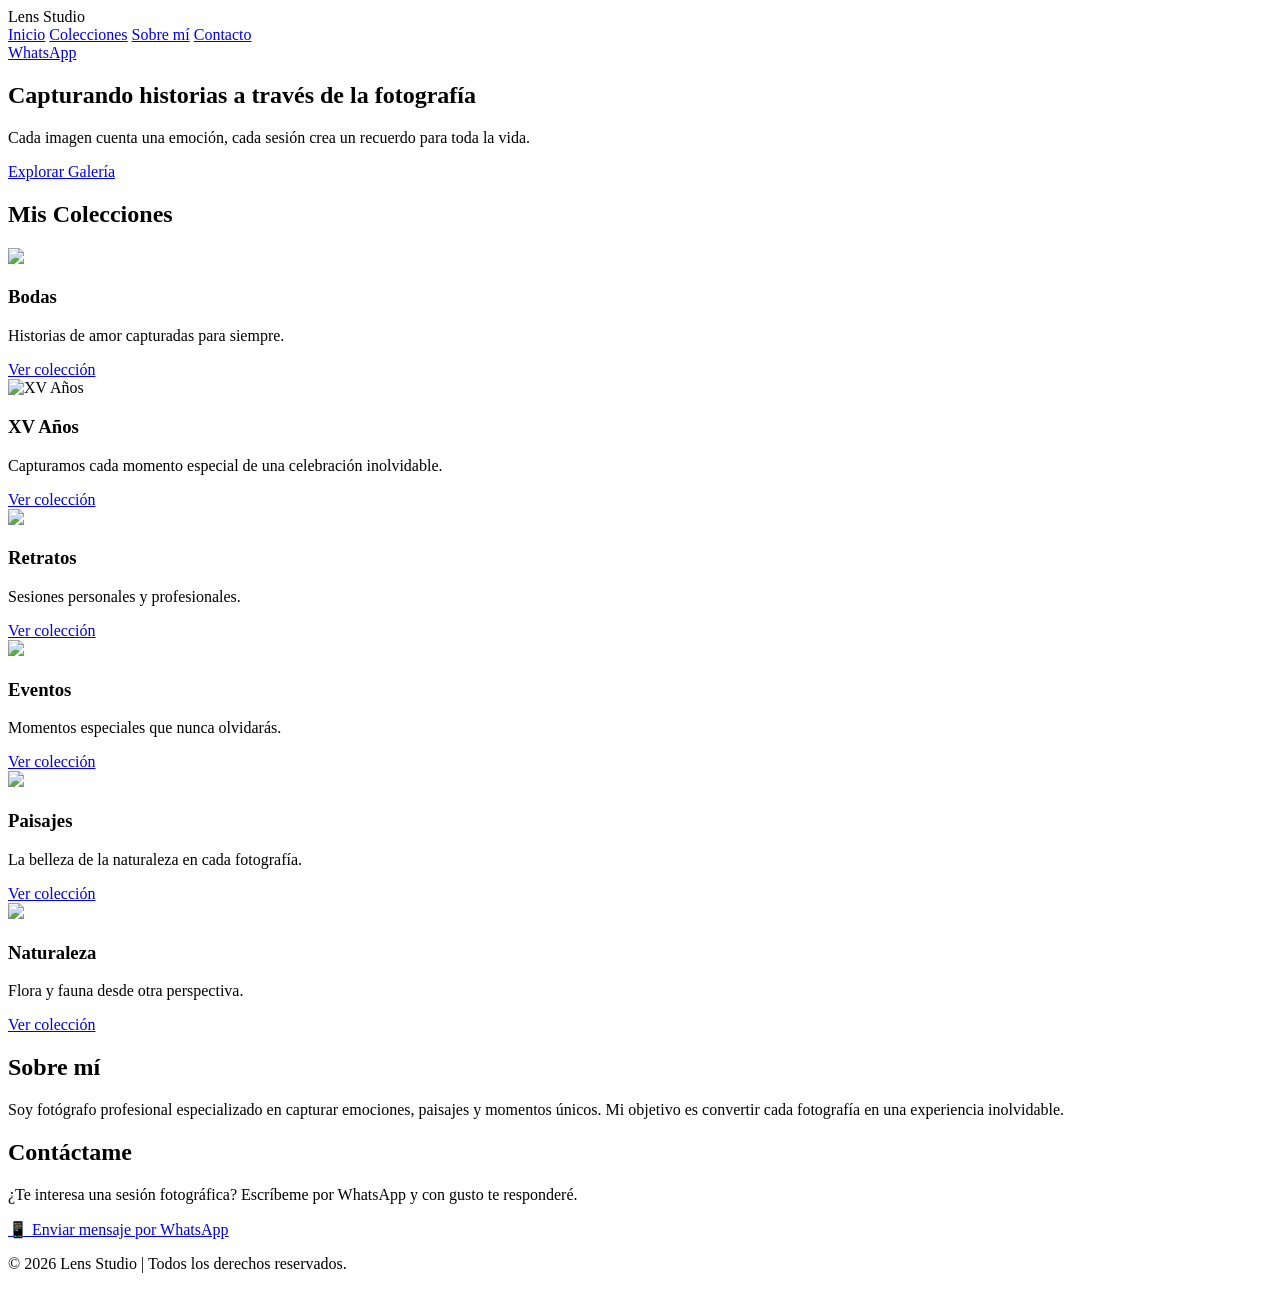
==== index.html @ 0406f005 "Add files via upload" ====
<!DOCTYPE html>
<html lang="es">
<head>
    <meta charset="UTF-8">
    <meta name="viewport" content="width=device-width, initial-scale=1.0">
    <title>Lens Studio | Fotografía Profesional</title>

    <!-- Google Fonts -->
    <link rel="preconnect" href="https://fonts.googleapis.com">
    <link rel="preconnect" href="https://fonts.gstatic.com" crossorigin>
    <link href="https://fonts.googleapis.com/css2?family=Playfair+Display:wght@600;700&family=Poppins:wght@300;400;500;600&display=swap" rel="stylesheet">

    <!-- CSS -->
    <link rel="stylesheet" href="css/style.css">

</head>

<body>

<header>

    <div class="logo">
        <span>Lens</span> Studio
    </div>

    <nav>

        <a href="#inicio">Inicio</a>
        <a href="#colecciones">Colecciones</a>
        <a href="#sobre">Sobre mí</a>
        <a href="#contacto">Contacto</a>

    </nav>

    <a href="https://wa.me/523221502021" target="_blank" class="btn-header">
        WhatsApp
    </a>

</header>

<!-- HERO -->

<section class="hero" id="inicio">

    <div class="overlay"></div>

    <div class="hero-texto">

        <h1>Capturando historias a través de la fotografía</h1>

        <p>
            Cada imagen cuenta una emoción,
            cada sesión crea un recuerdo para toda la vida.
        </p>

        <a href="#colecciones" class="btn">
            Explorar Galería
        </a>

    </div>


</section>

<!-- COLECCIONES -->

<section class="colecciones" id="colecciones">

<h2>Mis Colecciones</h2>

<div class="contenedor">

<!-- BODAS -->

<div class="card">

<img src="imagenes/bodas/1.jpeg">

<div class="info">

<h3>Bodas</h3>

<p>
Historias de amor capturadas para siempre.
</p>

<a href="bodas.html">
Ver colección
</a>

</div>

</div>

<!-- XV AÑOS -->

<div class="card">

    <img src="imagenes/xv/portada.jpg" alt="XV Años">

    <div class="info">

        <h3>XV Años</h3>

        <p>
            Capturamos cada momento especial de una celebración inolvidable.
        </p>

        <a href="xv.html">
            Ver colección
        </a>

    </div>

</div>

<!-- RETRATOS -->

<div class="card">

<img src="imagenes/retrato/portada.jpg">

<div class="info">

<h3>Retratos</h3>

<p>
Sesiones personales y profesionales.
</p>


<a href="retratos.html">
Ver colección
</a>

</div>

</div>

<!-- EVENTOS -->

<div class="card">

<img src="imagenes/eventos/por.jpg">

<div class="info">

<h3>Eventos</h3>

<p>
Momentos especiales que nunca olvidarás.
</p>

<a href="eventos.html">
Ver colección
</a>

</div>

</div>

<!-- PAISAJES -->

<div class="card">

<img src="imagenes/paisajes/por.png">

<div class="info">

<h3>Paisajes</h3>

<p>
La belleza de la naturaleza en cada fotografía.
</p>

<a href="paisajes.html">
Ver colección
</a>

</div>

</div>

<!-- NATURALEZA -->

<div class="card">

<img src="imagenes/naturaleza/por.png">

<div class="info">

<h3>Naturaleza</h3>

<p>
Flora y fauna desde otra perspectiva.
</p>

<a href="naturaleza.html">
Ver colección
</a>

</div>

</div>

</div>

</section>

<!-- SOBRE MI -->

<section class="sobre" id="sobre">

<div class="contenido">

<h2>Sobre mí</h2>

<p>

Soy fotógrafo profesional especializado en capturar emociones,
paisajes y momentos únicos. Mi objetivo es convertir cada
fotografía en una experiencia inolvidable.

</p>

</div>

</section>

<!-- CONTACTO -->

<section class="contacto" id="contacto">

    <h2>Contáctame</h2>

    <p class="texto-contacto">
        ¿Te interesa una sesión fotográfica?
        Escríbeme por WhatsApp y con gusto te responderé.
    </p>

    <a href="https://wa.me/523221502021?text=Hola,%20me%20interesa%20una%20sesión%20fotográfica."
       target="_blank"
       class="whatsapp">

       📱 Enviar mensaje por WhatsApp

    </a>

</section>

<footer>

<p>
© 2026 Lens Studio | Todos los derechos reservados.
</p>

</footer>

<script>
window.onload = function () {
    window.scrollTo(0, 0);
};
</script>

</body>
</html>
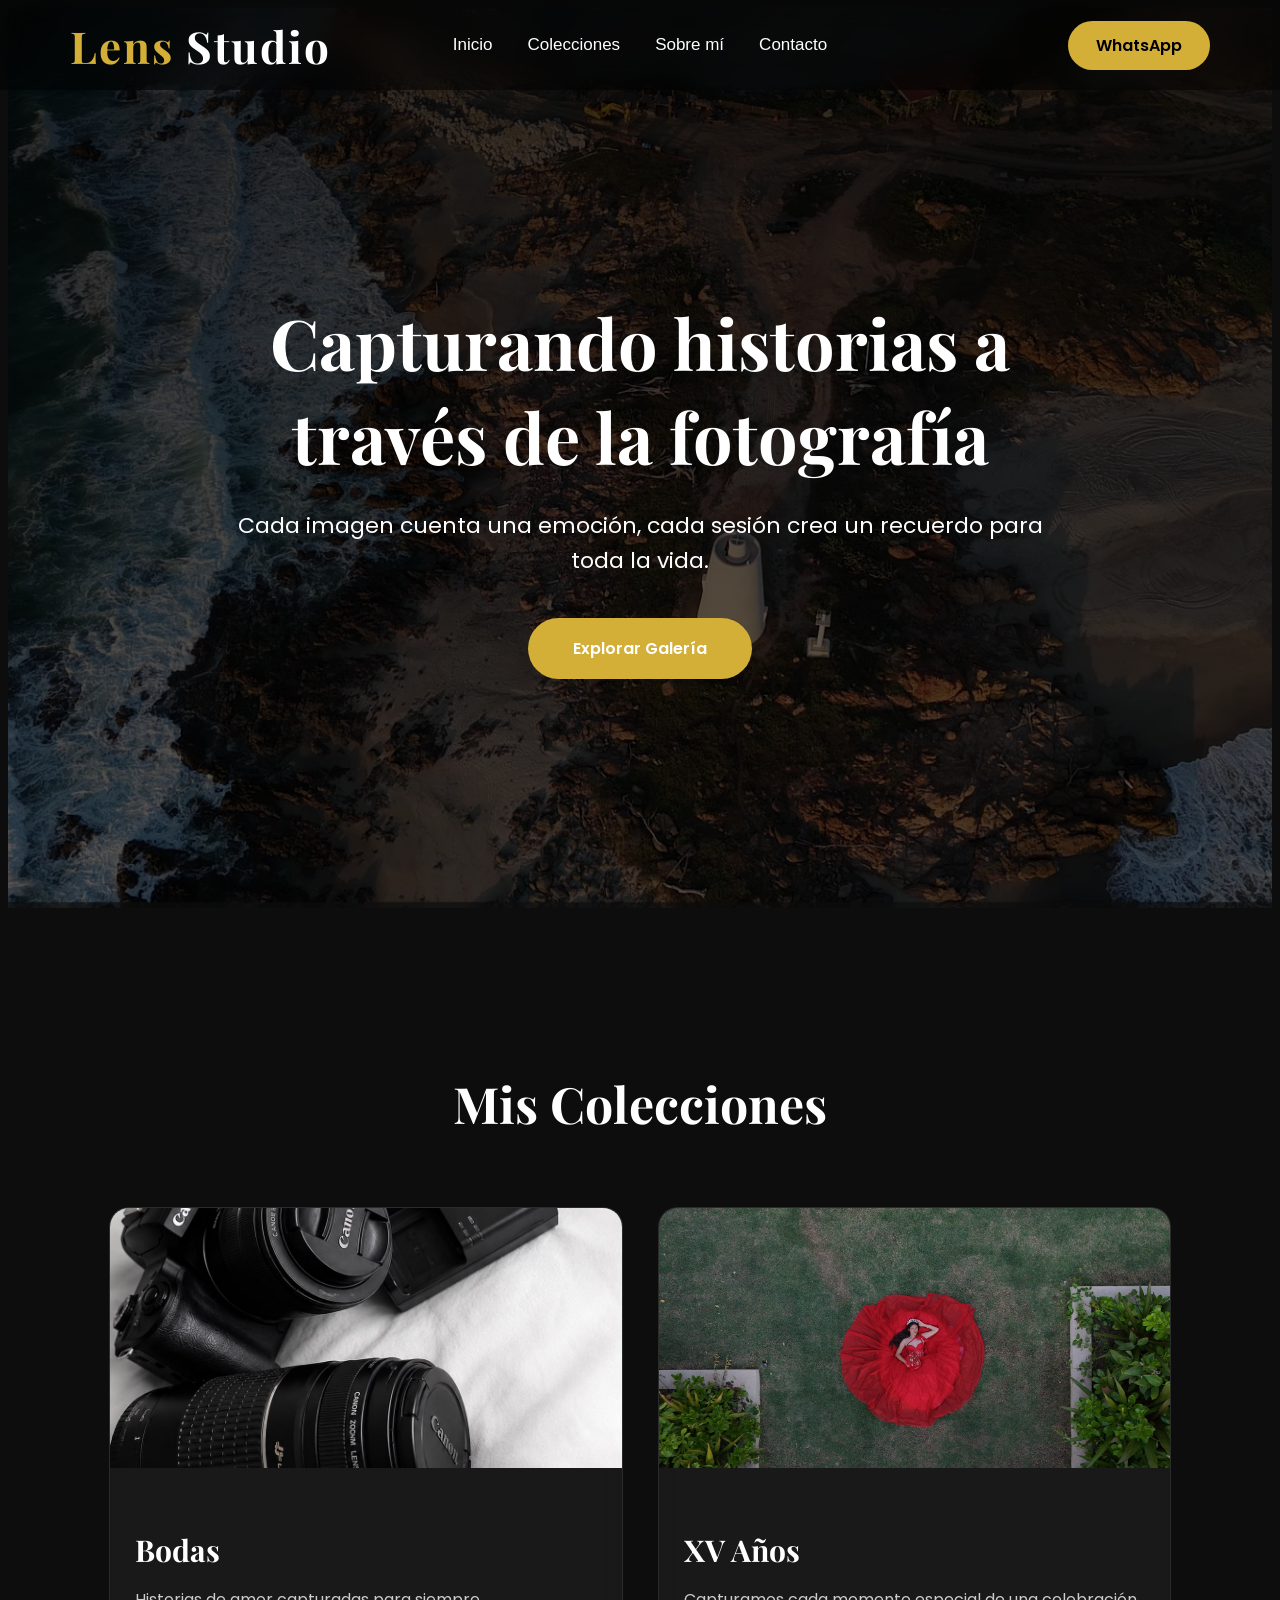
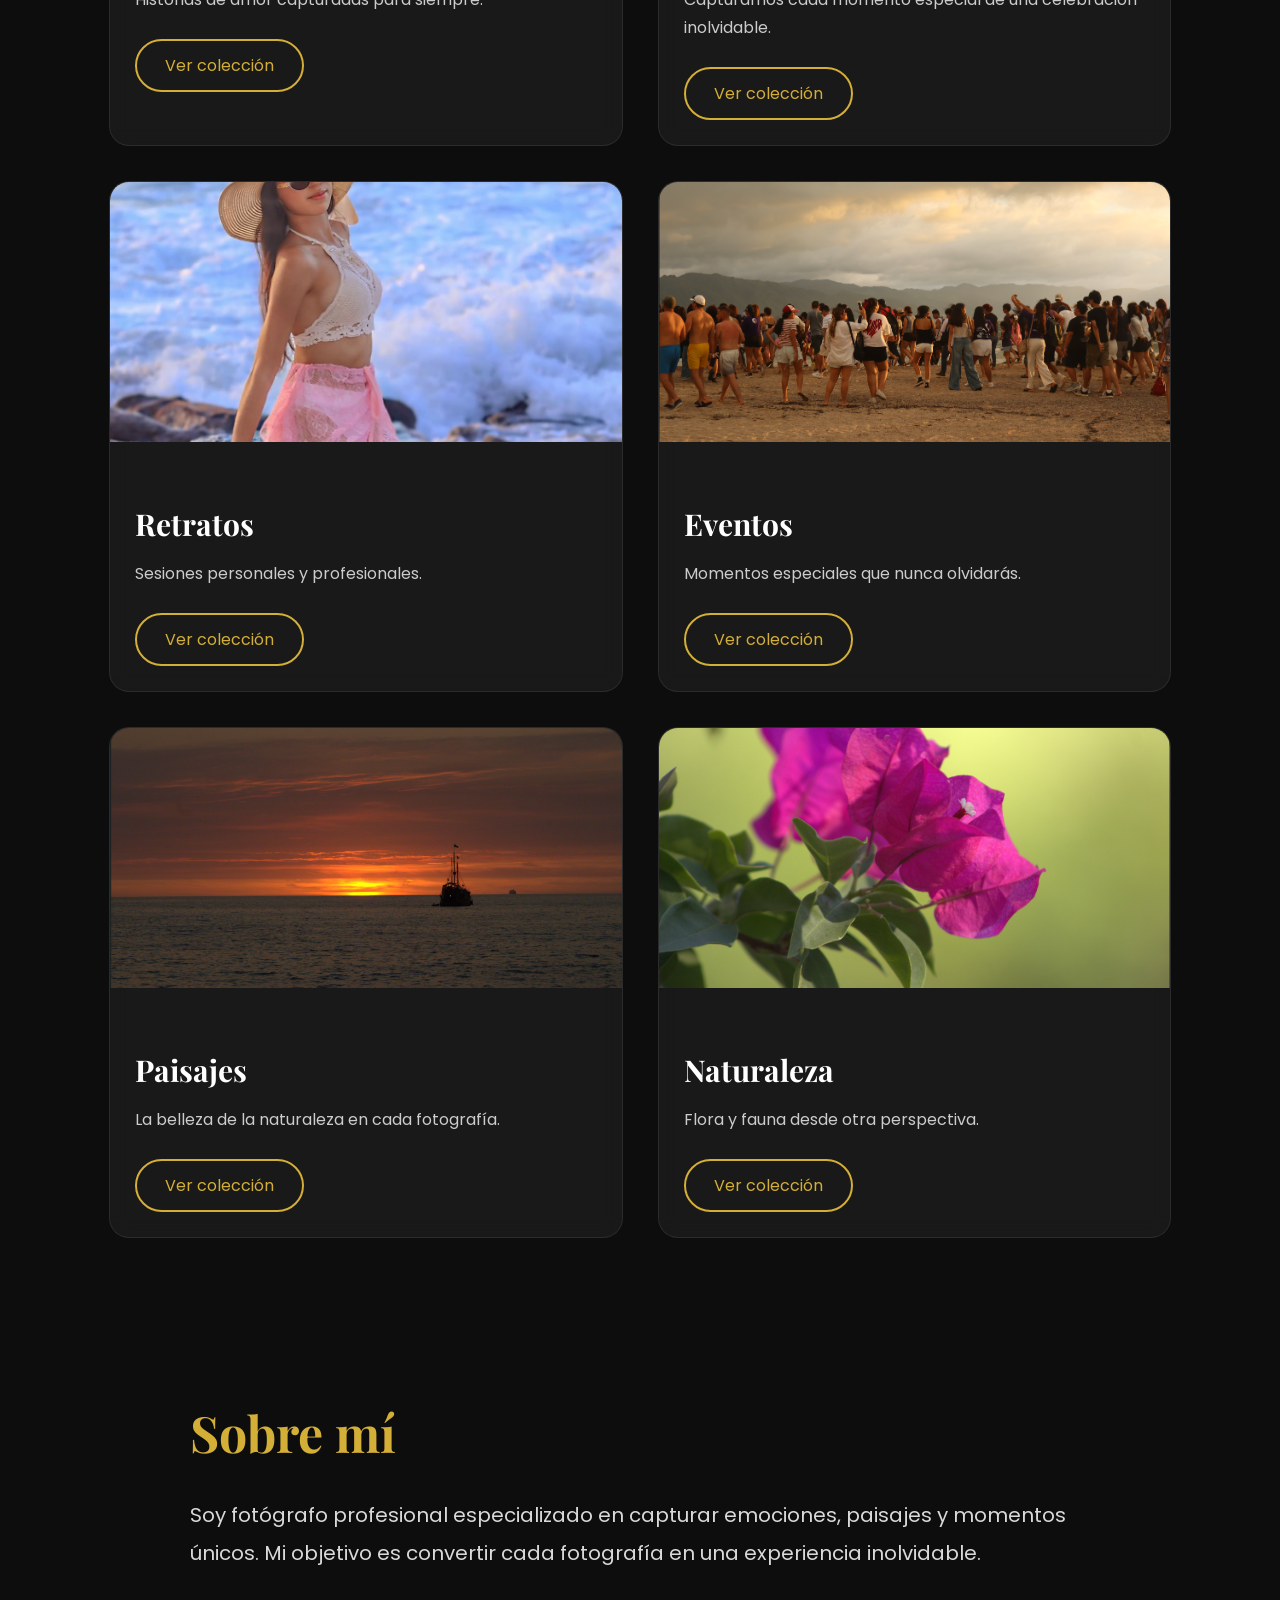
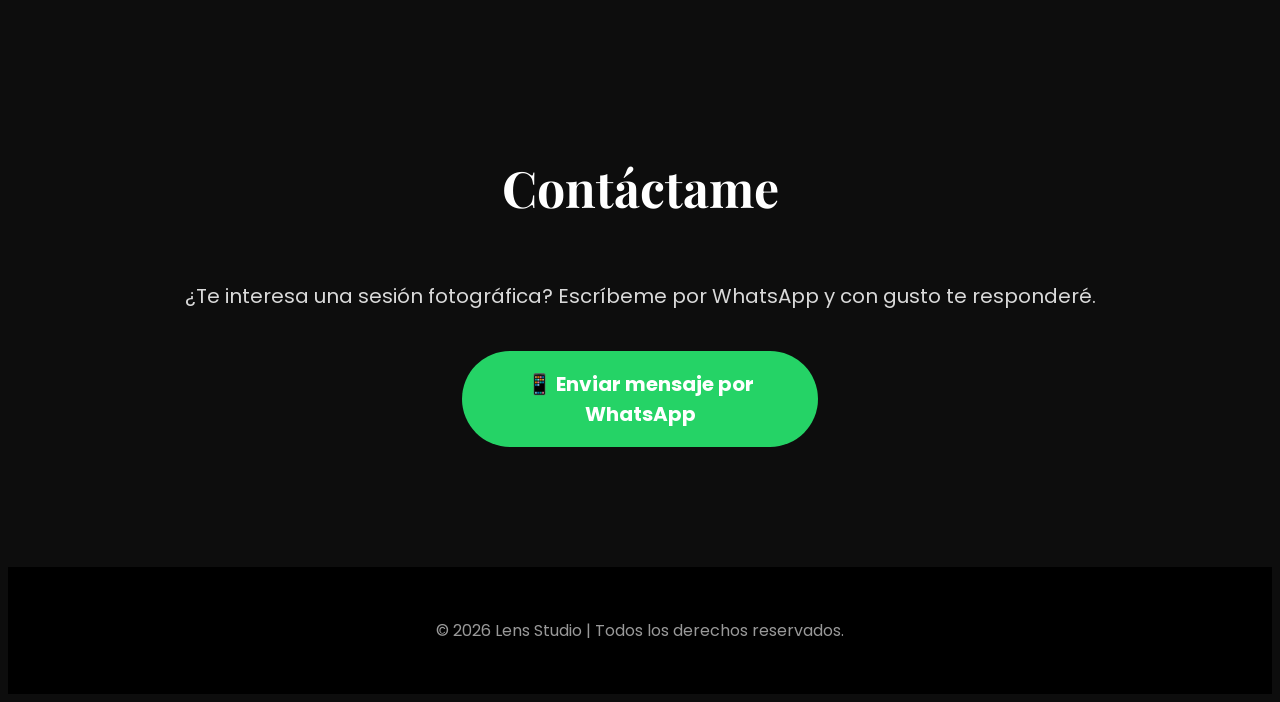
==== commit b4638e17: "Add files via upload" ====
--- a/index.html
+++ b/index.html
@@ -96,7 +96,7 @@
 
 <div class="card">
 
-    <img src="imagenes/xv/portada.jpg" alt="XV Años">
+    <img src="imagenes/xv/portada.png" alt="XV Años">
 
     <div class="info">
 
@@ -141,7 +141,7 @@
 
 <div class="card">
 
-<img src="imagenes/eventos/por.jpg">
+<img src="imagenes/eventos/por.png">
 
 <div class="info">
 
--- a/css/style.css
+++ b/css/style.css
@@ -0,0 +1,730 @@
+css
+
+*{
+    margin:0;
+    padding:0;
+    box-sizing:border-box;
+}
+
+html{
+    scroll-behavior:smooth;
+}
+
+body{
+    font-family:'Poppins',sans-serif;
+    background:#0d0d0d;
+    color:#fff;
+    overflow-x:hidden;
+}
+
+/*==========================
+HEADER
+==========================*/
+
+header{
+
+    position:fixed;
+
+    top:0;
+
+    left:0;
+
+    width:100%;
+
+    height:90px;
+
+    display:grid;
+
+    grid-template-columns:1fr auto 1fr;
+
+    align-items:center;
+
+    padding:0 70px;
+
+    box-sizing:border-box;
+
+    background:rgba(0,0,0,.45);
+
+    backdrop-filter:blur(15px);
+
+    z-index:1000;
+
+}
+
+/*==========================
+LOGO
+==========================*/
+
+.logo{
+
+    justify-self:start;
+
+    font-family:'Playfair Display',serif;
+
+    font-size:44px;
+
+    font-weight:700;
+
+    color:white;
+
+    letter-spacing:2px;
+
+}
+
+.logo span{
+
+    color:#d4af37;
+
+}
+
+/*==========================
+MENU
+==========================*/
+
+nav{
+
+    justify-self:center;
+
+    display:flex;
+
+    gap:45px;
+
+}
+
+nav a{
+
+    color:white;
+
+    text-decoration:none;
+
+    font-size:18px;
+
+    font-weight:500;
+
+    transition:.3s;
+
+    position:relative;
+
+}
+
+nav a::after{
+
+    content:"";
+
+    position:absolute;
+
+    left:0;
+
+    bottom:-8px;
+
+    width:0;
+
+    height:2px;
+
+    background:#d4af37;
+
+    transition:.3s;
+
+}
+
+nav a:hover::after{
+
+    width:100%;
+
+}
+
+/*==========================
+BOTON
+==========================*/
+
+.btn-header{
+
+    justify-self:end;
+
+    padding:12px 28px;
+
+    border-radius:50px;
+
+    background:#d4af37;
+
+    color:black;
+
+    text-decoration:none;
+
+    font-weight:600;
+
+    transition:.3s;
+
+}
+
+.btn-header:hover{
+
+    transform:translateY(-3px);
+
+    background:white;
+
+}
+.header-contenedor{
+    width: 100%;
+    max-width: 1400px;
+    padding: 20px 40px;
+
+    display: flex;
+    justify-content: space-between;
+    align-items: center;
+}
+
+nav{
+    display:flex;
+    gap:35px;
+}
+
+nav a{
+    color:white;
+    text-decoration:none;
+    font-size:17px;
+    transition:.3s;
+}
+
+nav a:hover{
+    color:#d4af37;
+}
+
+/*==========================
+HERO
+==========================*/
+
+.hero{
+
+    height:100vh;
+
+    background: linear-gradient(rgba(0,0,0,.55), rgba(0,0,0,.1)),
+                url("../imagenes/por.png");
+
+    background-size:cover;
+
+    background-position:center;
+
+    background-repeat:no-repeat;
+
+    display:flex;
+
+    justify-content:center;
+
+    align-items:center;
+
+    position:relative;
+
+}
+
+.overlay{
+
+    position:absolute;
+
+    width:100%;
+
+    height:100%;
+
+    background:rgba(0,0,0,.55);
+
+}
+
+.hero-texto{
+
+    position:relative;
+
+    text-align:center;
+
+    max-width:850px;
+
+    padding:20px;
+
+}
+
+.hero-texto h1{
+
+    font-size:70px;
+
+    font-family:'Playfair Display',serif;
+
+    margin-bottom:25px;
+
+}
+
+.hero-texto p{
+
+    font-size:22px;
+
+    line-height:35px;
+
+    margin-bottom:40px;
+
+}
+
+.btn{
+
+    display:inline-block;
+
+    padding:18px 45px;
+
+    border-radius:40px;
+
+    text-decoration:none;
+
+    color:white;
+
+    background:#d4af37;
+
+    transition:.4s;
+
+    font-weight:600;
+
+}
+
+.btn:hover{
+
+    transform:translateY(-5px);
+
+    background:white;
+
+    color:black;
+
+}
+
+/*==========================
+COLECCIONES
+==========================*/
+
+.colecciones{
+
+    padding:120px 8%;
+
+}
+
+.colecciones h2{
+
+    text-align:center;
+
+    font-size:50px;
+
+    margin-bottom:70px;
+
+    font-family:'Playfair Display',serif;
+
+}
+
+.contenedor{
+
+    display:grid;
+
+    grid-template-columns:repeat(auto-fit,minmax(340px,1fr));
+
+    gap:35px;
+
+}
+
+.card{
+
+    background:rgba(255,255,255,.05);
+
+    border:1px solid rgba(255,255,255,.08);
+
+    backdrop-filter:blur(10px);
+
+    border-radius:20px;
+
+    overflow:hidden;
+
+    transition:.4s;
+
+}
+
+.card:hover{
+
+    transform:translateY(-10px);
+
+    box-shadow:0 15px 35px rgba(0,0,0,.5);
+
+}
+
+.card img{
+
+    width:100%;
+
+    height:260px;
+
+    object-fit:cover;
+
+    transition:.6s;
+
+}
+
+.card:hover img{
+
+    transform:scale(1.08);
+
+}
+
+.info{
+
+    padding:25px;
+
+}
+
+.info h3{
+
+    font-size:30px;
+
+    margin-bottom:15px;
+
+    font-family:'Playfair Display',serif;
+
+}
+
+.info p{
+
+    color:#ccc;
+
+    line-height:28px;
+
+    margin-bottom:25px;
+
+}
+
+.info a{
+
+    display:inline-block;
+
+    padding:12px 28px;
+
+    border:2px solid #d4af37;
+
+    border-radius:40px;
+
+    color:#d4af37;
+
+    text-decoration:none;
+
+    transition:.3s;
+
+}
+
+.info a:hover{
+
+    background:#d4af37;
+
+    color:black;
+
+}
+```
+```css
+/*==========================
+SOBRE MÍ
+==========================*/
+
+.sobre{
+    padding:120px 10%;
+    background:#111;
+    text-align:center;
+}
+
+.sobre .contenido{
+    max-width:900px;
+    margin:auto;
+}
+
+.sobre h2{
+    font-size:50px;
+    font-family:'Playfair Display',serif;
+    margin-bottom:30px;
+    color:#d4af37;
+}
+
+.sobre p{
+    font-size:20px;
+    line-height:38px;
+    color:#d9d9d9;
+}
+
+/*==========================
+CONTACTO
+==========================*/
+
+.contacto{
+    padding:120px 8%;
+    background:#0d0d0d;
+}
+
+.contacto h2{
+    text-align:center;
+    font-size:50px;
+    font-family:'Playfair Display',serif;
+    margin-bottom:60px;
+}
+
+form{
+    max-width:750px;
+    margin:auto;
+    display:flex;
+    flex-direction:column;
+    gap:25px;
+}
+
+input,
+textarea{
+
+    width:100%;
+
+    padding:18px;
+
+    border:none;
+
+    border-radius:15px;
+
+    background:#1b1b1b;
+
+    color:white;
+
+    font-size:17px;
+
+    outline:none;
+
+    transition:.3s;
+
+}
+
+input:focus,
+textarea:focus{
+
+    border:2px solid #d4af37;
+
+}
+
+textarea{
+
+    height:180px;
+
+    resize:none;
+
+}
+
+button{
+
+    padding:18px;
+
+    border:none;
+
+    border-radius:50px;
+
+    background:#d4af37;
+
+    color:black;
+
+    font-size:18px;
+
+    font-weight:bold;
+
+    cursor:pointer;
+
+    transition:.3s;
+
+}
+
+button:hover{
+
+    transform:translateY(-5px);
+
+    background:white;
+
+}
+
+/*==========================
+FOOTER
+==========================*/
+
+footer{
+
+    padding:35px;
+
+    background:black;
+
+    text-align:center;
+
+}
+
+footer p{
+
+    color:#999;
+
+}
+
+/*==========================
+SCROLLBAR
+==========================*/
+
+::-webkit-scrollbar{
+
+    width:10px;
+
+}
+
+::-webkit-scrollbar-track{
+
+    background:#111;
+
+}
+
+::-webkit-scrollbar-thumb{
+
+    background:#d4af37;
+
+    border-radius:20px;
+
+}
+
+/*==========================
+RESPONSIVE
+==========================*/
+
+@media(max-width:992px){
+
+header{
+
+    padding:20px;
+
+}
+
+.hero-texto h1{
+
+    font-size:55px;
+
+}
+
+.hero-texto p{
+
+    font-size:18px;
+
+}
+
+}
+
+@media(max-width:768px){
+
+header{
+
+    flex-direction:column;
+
+    gap:20px;
+
+}
+
+nav{
+
+    flex-wrap:wrap;
+
+    justify-content:center;
+
+    gap:15px;
+
+}
+
+.hero-texto h1{
+
+    font-size:42px;
+
+}
+
+.hero-texto p{
+
+    font-size:17px;
+
+    line-height:30px;
+
+}
+
+.colecciones h2,
+.sobre h2,
+.contacto h2{
+
+    font-size:38px;
+
+}
+
+.contenedor{
+
+    grid-template-columns:1fr;
+
+}
+
+}
+
+@media(max-width:480px){
+
+.hero-texto h1{
+
+    font-size:34px;
+
+}
+
+.hero-texto p{
+
+    font-size:16px;
+
+}
+
+.logo{
+
+    font-family: 'Playfair Display', serif;
+
+    font-size: 56px;
+
+    font-weight: 700;
+
+    color: #ffffff;
+
+    letter-spacing: 2px;
+
+    text-transform: none;
+
+    cursor: default;
+
+    transition: .3s;
+
+}
+.btn{
+
+    padding:15px 35px;
+
+}
+
+}
+/*==========================
+WHATSAPP
+==========================*/
+
+.texto-contacto{
+    text-align:center;
+    font-size:20px;
+    color:#d9d9d9;
+    margin-bottom:40px;
+}
+
+.whatsapp{
+    display:block;
+    width:320px;
+    margin:0 auto;
+    padding:18px;
+    text-align:center;
+    text-decoration:none;
+    background:#25D366;
+    color:white;
+    font-size:20px;
+    font-weight:bold;
+    border-radius:50px;
+    transition:.3s;
+}
+
+.whatsapp:hover{
+    background:#1EBE5D;
+    transform:translateY(-5px);
+}
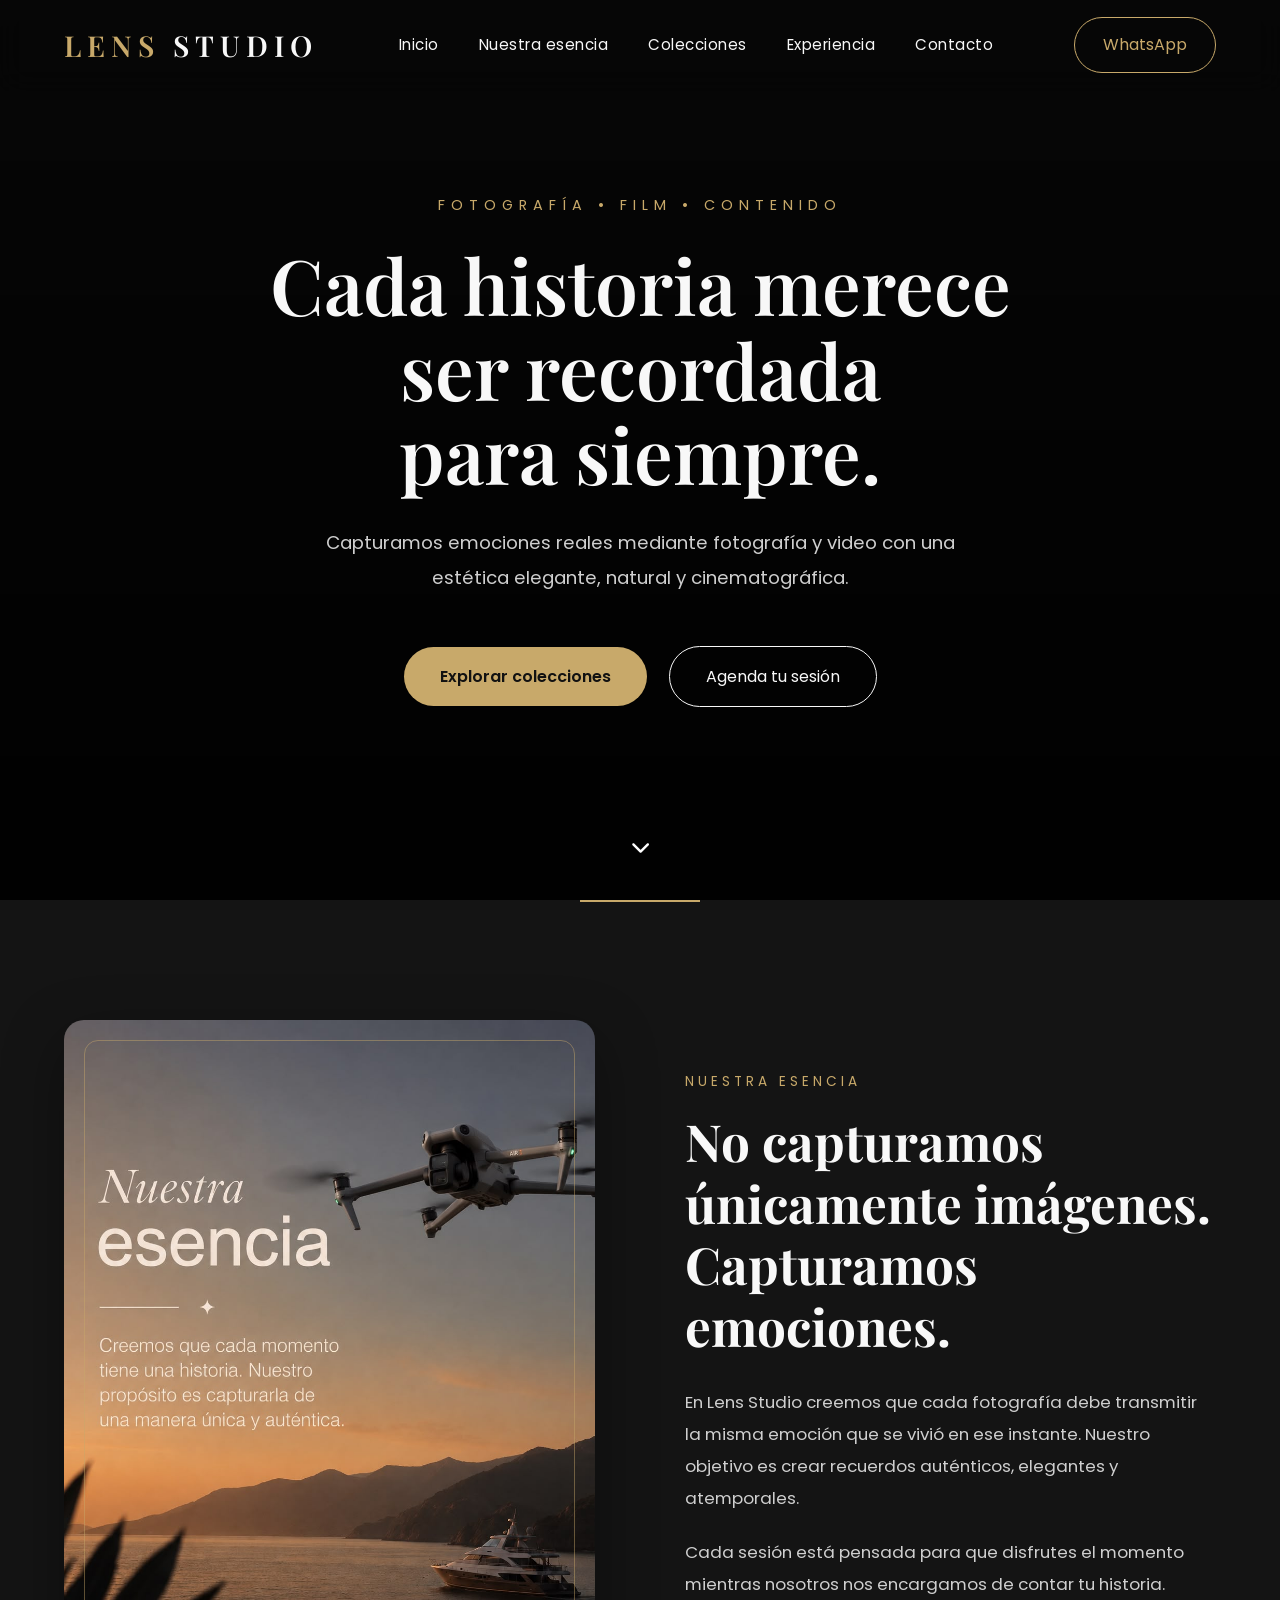
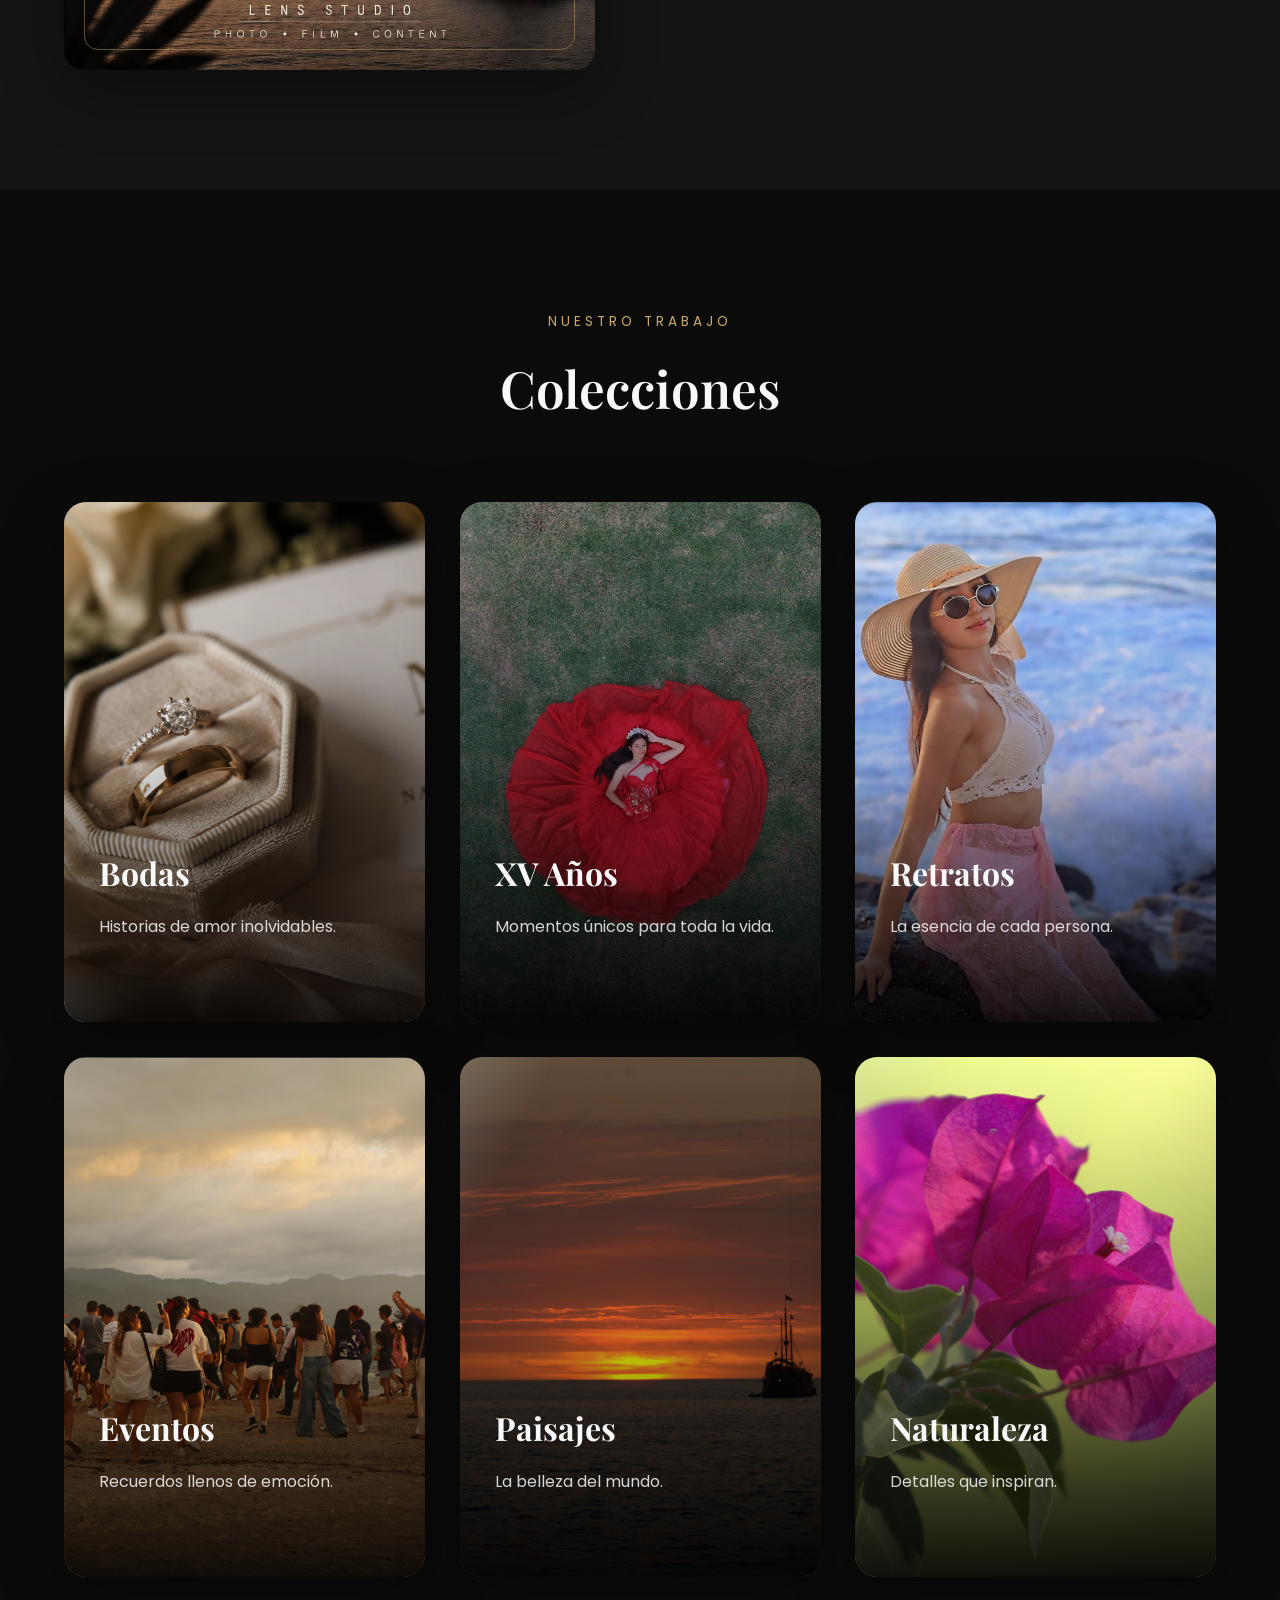
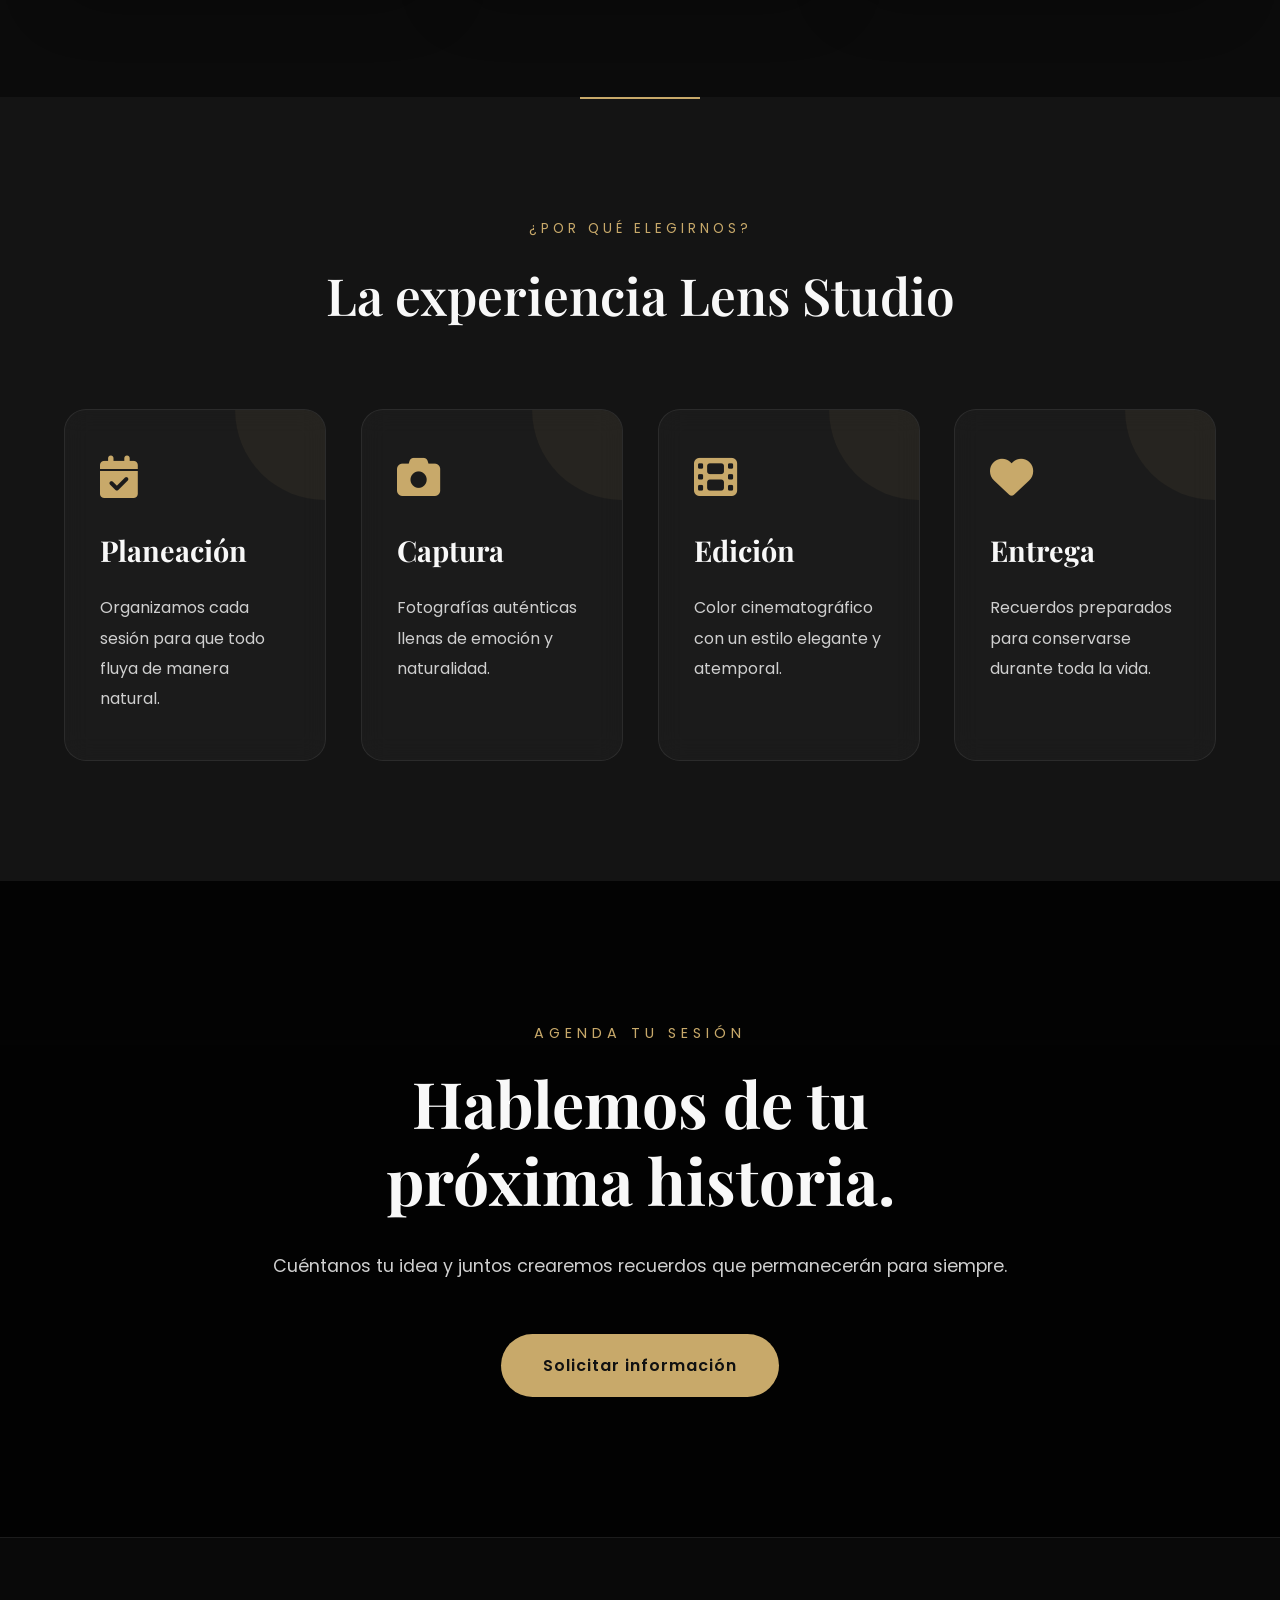
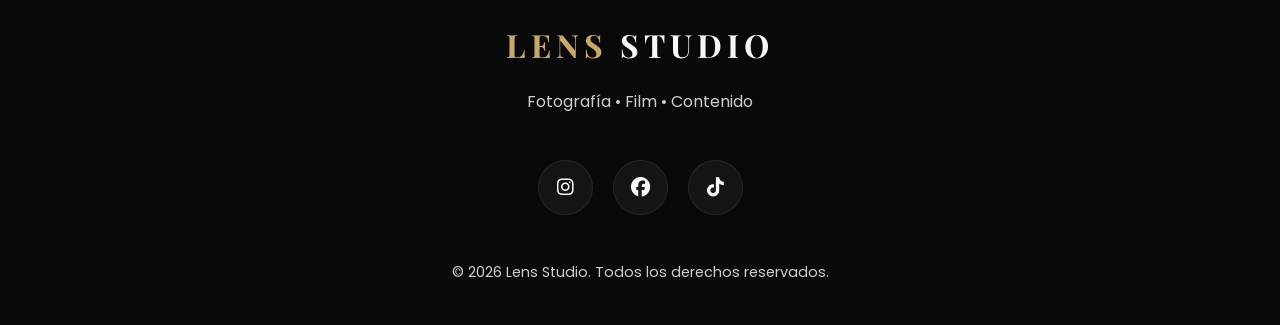
==== commit 962d474e: "Add files via upload" ====
--- a/index.html
+++ b/index.html
@@ -1,266 +1,471 @@
 <!DOCTYPE html>
 <html lang="es">
+
 <head>
+
     <meta charset="UTF-8">
     <meta name="viewport" content="width=device-width, initial-scale=1.0">
-    <title>Lens Studio | Fotografía Profesional</title>
+
+    <title>Lens Studio | Fotografía y Video Profesional</title>
+
+    <meta name="description"
+        content="Lens Studio - Fotografía y video profesional para bodas, XV años, retratos, eventos y mucho más.">
+
+    <meta name="keywords"
+        content="Fotografía, Video, Bodas, XV Años, Retratos, Lens Studio">
+
+    <meta name="author" content="Lens Studio">
 
     <!-- Google Fonts -->
+
     <link rel="preconnect" href="https://fonts.googleapis.com">
+
     <link rel="preconnect" href="https://fonts.gstatic.com" crossorigin>
-    <link href="https://fonts.googleapis.com/css2?family=Playfair+Display:wght@600;700&family=Poppins:wght@300;400;500;600&display=swap" rel="stylesheet">
+
+    <link
+        href="https://fonts.googleapis.com/css2?family=Playfair+Display:wght@500;600;700&family=Poppins:wght@300;400;500;600;700&display=swap"
+        rel="stylesheet">
 
     <!-- CSS -->
+
     <link rel="stylesheet" href="css/style.css">
 
+    <!-- Iconos -->
+
+    <link rel="stylesheet"
+        href="https://cdnjs.cloudflare.com/ajax/libs/font-awesome/6.7.2/css/all.min.css">
+
 </head>
 
 <body>
 
-<header>
-
-    <div class="logo">
-        <span>Lens</span> Studio
-    </div>
-
-    <nav>
-
-        <a href="#inicio">Inicio</a>
-        <a href="#colecciones">Colecciones</a>
-        <a href="#sobre">Sobre mí</a>
-        <a href="#contacto">Contacto</a>
-
-    </nav>
-
-    <a href="https://wa.me/523221502021" target="_blank" class="btn-header">
-        WhatsApp
-    </a>
-
-</header>
-
-<!-- HERO -->
-
-<section class="hero" id="inicio">
-
-    <div class="overlay"></div>
-
-    <div class="hero-texto">
-
-        <h1>Capturando historias a través de la fotografía</h1>
-
-        <p>
-            Cada imagen cuenta una emoción,
-            cada sesión crea un recuerdo para toda la vida.
-        </p>
-
-        <a href="#colecciones" class="btn">
-            Explorar Galería
+    <!--=========================================
+                    HEADER
+    ==========================================-->
+
+    <header id="header">
+
+        <div class="container header-container">
+
+            <a href="#" class="logo">
+
+                <span>LENS</span> STUDIO
+
+            </a>
+
+            <nav id="navbar">
+
+                <ul>
+
+                    <li><a href="#inicio">Inicio</a></li>
+
+                    <li><a href="#esencia">Nuestra esencia</a></li>
+
+                    <li><a href="#colecciones">Colecciones</a></li>
+
+                    <li><a href="#experiencia">Experiencia</a></li>
+
+                    <li><a href="#contacto">Contacto</a></li>
+
+                </ul>
+
+            </nav>
+
+            <a href="https://wa.me/523221502021"
+                target="_blank"
+                class="btn-header">
+
+                WhatsApp
+
+            </a>
+
+            <div class="menu">
+
+                <i class="fa-solid fa-bars"></i>
+
+            </div>
+
+        </div>
+
+    </header>
+
+    <!--=========================================
+                    HERO
+    ==========================================-->
+
+    <section class="hero" id="inicio">
+
+        <!-- Imagen principal -->
+
+        <img src="imagenes/hero.jpg"
+            alt="Lens Studio"
+            class="hero-image">
+
+        <!-- Oscurecer imagen -->
+
+        <div class="hero-overlay"></div>
+
+        <!-- Contenido -->
+
+        <div class="container hero-content">
+
+            <p class="hero-subtitle">
+
+                FOTOGRAFÍA • FILM • CONTENIDO
+
+            </p>
+
+            <h1>
+
+                Cada historia merece ser recordada para siempre.
+
+            </h1>
+
+            <p class="hero-description">
+
+                Capturamos emociones reales mediante fotografía y video
+                con una estética elegante, natural y cinematográfica.
+
+            </p>
+
+            <div class="hero-buttons">
+
+                <a href="#colecciones"
+                    class="btn-primary">
+
+                    Explorar colecciones
+
+                </a>
+
+                <a href="#contacto"
+                    class="btn-secondary">
+
+                    Agenda tu sesión
+
+                </a>
+
+            </div>
+
+        </div>
+
+        <!-- Flecha -->
+
+        <a href="#esencia" class="scroll-down">
+
+            <i class="fa-solid fa-chevron-down"></i>
+
         </a>
 
-    </div>
-
-
-</section>
-
-<!-- COLECCIONES -->
-
-<section class="colecciones" id="colecciones">
-
-<h2>Mis Colecciones</h2>
-
-<div class="contenedor">
-
-<!-- BODAS -->
-
-<div class="card">
-
-<img src="imagenes/bodas/1.jpeg">
-
-<div class="info">
-
-<h3>Bodas</h3>
-
-<p>
-Historias de amor capturadas para siempre.
-</p>
-
-<a href="bodas.html">
-Ver colección
-</a>
-
-</div>
-
-</div>
-
-<!-- XV AÑOS -->
-
-<div class="card">
-
-    <img src="imagenes/xv/portada.png" alt="XV Años">
-
-    <div class="info">
-
-        <h3>XV Años</h3>
-
-        <p>
-            Capturamos cada momento especial de una celebración inolvidable.
-        </p>
-
-        <a href="xv.html">
-            Ver colección
-        </a>
-
-    </div>
-
-</div>
-
-<!-- RETRATOS -->
-
-<div class="card">
-
-<img src="imagenes/retrato/portada.jpg">
-
-<div class="info">
-
-<h3>Retratos</h3>
-
-<p>
-Sesiones personales y profesionales.
-</p>
-
-
-<a href="retratos.html">
-Ver colección
-</a>
-
-</div>
-
-</div>
-
-<!-- EVENTOS -->
-
-<div class="card">
-
-<img src="imagenes/eventos/por.png">
-
-<div class="info">
-
-<h3>Eventos</h3>
-
-<p>
-Momentos especiales que nunca olvidarás.
-</p>
-
-<a href="eventos.html">
-Ver colección
-</a>
-
-</div>
-
-</div>
-
-<!-- PAISAJES -->
-
-<div class="card">
-
-<img src="imagenes/paisajes/por.png">
-
-<div class="info">
-
-<h3>Paisajes</h3>
-
-<p>
-La belleza de la naturaleza en cada fotografía.
-</p>
-
-<a href="paisajes.html">
-Ver colección
-</a>
-
-</div>
-
-</div>
-
-<!-- NATURALEZA -->
-
-<div class="card">
-
-<img src="imagenes/naturaleza/por.png">
-
-<div class="info">
-
-<h3>Naturaleza</h3>
-
-<p>
-Flora y fauna desde otra perspectiva.
-</p>
-
-<a href="naturaleza.html">
-Ver colección
-</a>
-
-</div>
-
-</div>
-
-</div>
-
-</section>
-
-<!-- SOBRE MI -->
-
-<section class="sobre" id="sobre">
-
-<div class="contenido">
-
-<h2>Sobre mí</h2>
-
-<p>
-
-Soy fotógrafo profesional especializado en capturar emociones,
-paisajes y momentos únicos. Mi objetivo es convertir cada
-fotografía en una experiencia inolvidable.
-
-</p>
-
-</div>
-
-</section>
-
-<!-- CONTACTO -->
-
-<section class="contacto" id="contacto">
-
-    <h2>Contáctame</h2>
-
-    <p class="texto-contacto">
-        ¿Te interesa una sesión fotográfica?
-        Escríbeme por WhatsApp y con gusto te responderé.
-    </p>
-
-    <a href="https://wa.me/523221502021?text=Hola,%20me%20interesa%20una%20sesión%20fotográfica."
-       target="_blank"
-       class="whatsapp">
-
-       📱 Enviar mensaje por WhatsApp
-
-    </a>
-
-</section>
-
-<footer>
-
-<p>
-© 2026 Lens Studio | Todos los derechos reservados.
-</p>
-
-</footer>
-
-<script>
-window.onload = function () {
-    window.scrollTo(0, 0);
-};
-</script>
+    </section>
+
+        <!--=========================================
+                NUESTRA ESENCIA
+    ==========================================-->
+
+    <section class="about" id="esencia">
+
+        <div class="container about-container">
+
+            <div class="about-image">
+
+                <img src="imagenes/portada.jpeg" alt="Nuestra esencia">
+
+            </div>
+
+            <div class="about-text">
+
+                <span>NUESTRA ESENCIA</span>
+
+                <h2>
+                    No capturamos únicamente imágenes.
+                    Capturamos emociones.
+                </h2>
+
+                <p>
+                    En Lens Studio creemos que cada fotografía debe transmitir
+                    la misma emoción que se vivió en ese instante.
+                    Nuestro objetivo es crear recuerdos auténticos,
+                    elegantes y atemporales.
+                </p>
+
+                <p>
+                    Cada sesión está pensada para que disfrutes el momento
+                    mientras nosotros nos encargamos de contar tu historia.
+                </p>
+
+            </div>
+
+        </div>
+
+    </section>
+
+    <!--=========================================
+                COLECCIONES
+    ==========================================-->
+
+    <section class="collections" id="colecciones">
+
+        <div class="container">
+
+            <div class="section-title">
+
+                <span>NUESTRO TRABAJO</span>
+
+                <h2>Colecciones</h2>
+
+            </div>
+
+            <div class="grid">
+
+                <a href="bodas.html" class="card">
+
+                    <img src="imagenes/bodas/portada.png" alt="Bodas">
+
+                    <div class="shine"></div>
+
+                    <div class="card-content">
+
+                        <h3>Bodas</h3>
+
+                        <p>Historias de amor inolvidables.</p>
+
+                    </div>
+
+                </a>
+
+                <a href="xv.html" class="card">
+
+                    <img src="imagenes/xv/portada.png" alt="XV">
+
+                    <div class="shine"></div>
+
+                    <div class="card-content">
+
+                        <h3>XV Años</h3>
+
+                        <p>Momentos únicos para toda la vida.</p>
+
+                    </div>
+
+                </a>
+
+                <a href="retratos.html" class="card">
+
+                    <img src="imagenes/retratos/portada.jpg" alt="Retratos">
+
+                    <div class="shine"></div>
+
+                    <div class="card-content">
+
+                        <h3>Retratos</h3>
+
+                        <p>La esencia de cada persona.</p>
+
+                    </div>
+
+                </a>
+
+                <a href="eventos.html" class="card">
+
+                    <img src="imagenes/eventos/portada.png" alt="Eventos">
+
+                    <div class="shine"></div>
+
+                    <div class="card-content">
+
+                        <h3>Eventos</h3>
+
+                        <p>Recuerdos llenos de emoción.</p>
+
+                    </div>
+
+                </a>
+
+                <a href="paisajes.html" class="card">
+
+                    <img src="imagenes/paisajes/portada.png" alt="Paisajes">
+
+                    <div class="shine"></div>
+
+                    <div class="card-content">
+
+                        <h3>Paisajes</h3>
+
+                        <p>La belleza del mundo.</p>
+
+                    </div>
+
+                </a>
+
+                <a href="naturaleza.html" class="card">
+
+                    <img src="imagenes/naturaleza/portada.png" alt="Naturaleza">
+
+                    <div class="shine"></div>
+
+                    <div class="card-content">
+
+                        <h3>Naturaleza</h3>
+
+                        <p>Detalles que inspiran.</p>
+
+                    </div>
+
+                </a>
+
+            </div>
+
+        </div>
+
+    </section>
+
+    <!--=========================================
+            EXPERIENCIA LENS STUDIO
+    ==========================================-->
+
+    <section class="experience" id="experiencia">
+
+        <div class="container">
+
+            <div class="section-title">
+
+                <span>¿POR QUÉ ELEGIRNOS?</span>
+
+                <h2>La experiencia Lens Studio</h2>
+
+            </div>
+
+            <div class="experience-grid">
+
+                <div class="experience-card">
+
+                    <i class="fa-solid fa-calendar-check"></i>
+
+                    <h3>Planeación</h3>
+
+                    <p>
+                        Organizamos cada sesión para que todo fluya
+                        de manera natural.
+                    </p>
+
+                </div>
+
+                <div class="experience-card">
+
+                    <i class="fa-solid fa-camera"></i>
+
+                    <h3>Captura</h3>
+
+                    <p>
+                        Fotografías auténticas llenas de emoción
+                        y naturalidad.
+                    </p>
+
+                </div>
+
+                <div class="experience-card">
+
+                    <i class="fa-solid fa-film"></i>
+
+                    <h3>Edición</h3>
+
+                    <p>
+                        Color cinematográfico con un estilo elegante
+                        y atemporal.
+                    </p>
+
+                </div>
+
+                <div class="experience-card">
+
+                    <i class="fa-solid fa-heart"></i>
+
+                    <h3>Entrega</h3>
+
+                    <p>
+                        Recuerdos preparados para conservarse
+                        durante toda la vida.
+                    </p>
+
+                </div>
+
+            </div>
+
+        </div>
+
+    </section>
+
+    <!--=========================================
+                CONTACTO
+    ==========================================-->
+
+    <section class="contact" id="contacto">
+
+        <div class="container contact-container">
+
+            <span>AGENDA TU SESIÓN</span>
+
+            <h2>Hablemos de tu próxima historia.</h2>
+
+            <p>
+                Cuéntanos tu idea y juntos crearemos recuerdos
+                que permanecerán para siempre.
+            </p>
+
+            <a href="https://wa.me/523221502021"
+                target="_blank"
+                class="btn-primary">
+
+                Solicitar información
+
+            </a>
+
+        </div>
+
+    </section>
+
+    <!--=========================================
+                FOOTER
+    ==========================================-->
+
+    <footer>
+
+        <div class="container footer-container">
+
+            <h3>
+                <span>LENS</span> STUDIO
+            </h3>
+
+            <p>
+                Fotografía • Film • Contenido
+            </p>
+
+            <div class="footer-social">
+
+                <a href="#"><i class="fab fa-instagram"></i></a>
+
+                <a href="#"><i class="fab fa-facebook"></i></a>
+
+                <a href="#"><i class="fab fa-tiktok"></i></a>
+
+            </div>
+
+            <p class="copyright">
+
+                © 2026 Lens Studio. Todos los derechos reservados.
+
+            </p>
+
+        </div>
+
+    </footer>
+
+    <!--=========================================
+                JAVASCRIPT
+    ==========================================-->
+
+    <script src="js/script.js"></script>
 
 </body>
-</html>
+
+</html>
--- a/css/style.css
+++ b/css/style.css
@@ -1,25 +1,225 @@
-css
+/*==========================================================
+                    LENS STUDIO
+        CSS PRINCIPAL - PARTE 1
+==========================================================*/
+
+/*==============================
+        GOOGLE FONTS
+==============================*/
+
+@import url('https://fonts.googleapis.com/css2?family=Playfair+Display:wght@500;600;700&family=Poppins:wght@300;400;500;600;700&display=swap');
+
+/*==============================
+        VARIABLES
+==============================*/
+
+:root{
+
+    --color-background:#0B0B0B;
+    --color-section:#141414;
+
+    --color-gold:#C8A96A;
+    --color-gold-hover:#DFC38A;
+
+    --color-white:#F8F8F8;
+    --color-gray:#CFCFCF;
+
+    --border-color:rgba(255,255,255,.08);
+
+    --shadow:
+    0 20px 60px rgba(0,0,0,.35);
+
+    --transition:.35s ease;
+
+}
+
+/*==============================
+        RESET
+==============================*/
 
 *{
+
     margin:0;
     padding:0;
     box-sizing:border-box;
+
 }
 
 html{
+
     scroll-behavior:smooth;
+
 }
 
 body{
+
+    background:var(--color-background);
+
+    color:var(--color-white);
+
     font-family:'Poppins',sans-serif;
-    background:#0d0d0d;
-    color:#fff;
+
     overflow-x:hidden;
-}
-
-/*==========================
-HEADER
-==========================*/
+
+    line-height:1.7;
+
+}
+
+img{
+
+    display:block;
+
+    width:100%;
+
+}
+
+a{
+
+    text-decoration:none;
+
+    color:inherit;
+
+}
+
+ul{
+
+    list-style:none;
+
+}
+
+button{
+
+    border:none;
+
+    background:none;
+
+    cursor:pointer;
+
+}
+
+/*==============================
+        CONTENEDOR
+==============================*/
+
+.container{
+
+    width:min(1200px,90%);
+
+    margin:auto;
+
+}
+
+/*==============================
+        SECCIONES
+==============================*/
+
+section{
+
+    padding:120px 0;
+
+}
+
+/*==============================
+        TITULOS
+==============================*/
+
+.section-title{
+
+    text-align:center;
+
+    margin-bottom:70px;
+
+}
+
+.section-title span{
+
+    display:block;
+
+    color:var(--color-gold);
+
+    letter-spacing:4px;
+
+    font-size:.85rem;
+
+    margin-bottom:12px;
+
+}
+
+.section-title h2{
+
+    font-family:'Playfair Display',serif;
+
+    font-size:clamp(2.3rem,4vw,3.8rem);
+
+    font-weight:600;
+
+}
+
+/*==============================
+        BOTONES
+==============================*/
+
+.btn-primary{
+
+    display:inline-flex;
+
+    align-items:center;
+
+    justify-content:center;
+
+    padding:16px 36px;
+
+    border-radius:50px;
+
+    background:var(--color-gold);
+
+    color:#111;
+
+    font-weight:600;
+
+    transition:var(--transition);
+
+}
+
+.btn-primary:hover{
+
+    background:var(--color-gold-hover);
+
+    transform:translateY(-4px);
+
+}
+
+.btn-secondary{
+
+    display:inline-flex;
+
+    align-items:center;
+
+    justify-content:center;
+
+    padding:16px 36px;
+
+    border:1px solid var(--color-white);
+
+    border-radius:50px;
+
+    color:var(--color-white);
+
+    transition:var(--transition);
+
+}
+
+.btn-secondary:hover{
+
+    background:var(--color-white);
+
+    color:#111;
+
+}
+
+/*==============================
+            HEADER
+==============================*/
 
 header{
 
@@ -31,700 +231,2223 @@
 
     width:100%;
 
+    z-index:1000;
+
+    transition:.4s;
+
+    backdrop-filter:blur(14px);
+
+    background:rgba(8,8,8,.45);
+
+    border-bottom:1px solid transparent;
+
+}
+
+.header-container{
+
+    display:flex;
+
+    align-items:center;
+
+    justify-content:space-between;
+
     height:90px;
 
+}
+
+/*==============================
+            LOGO
+==============================*/
+
+.logo{
+
+    font-family:'Playfair Display',serif;
+
+    font-size:1.8rem;
+
+    letter-spacing:6px;
+
+    font-weight:600;
+
+}
+
+.logo span{
+
+    color:var(--color-gold);
+
+}
+
+/*==============================
+        NAVEGACION
+==============================*/
+
+#navbar ul{
+
+    display:flex;
+
+    align-items:center;
+
+    gap:40px;
+
+}
+
+#navbar a{
+
+    color:var(--color-white);
+
+    font-size:.95rem;
+
+    transition:var(--transition);
+
+    position:relative;
+
+}
+
+#navbar a::after{
+
+    content:"";
+
+    position:absolute;
+
+    bottom:-8px;
+
+    left:50%;
+
+    transform:translateX(-50%);
+
+    width:0;
+
+    height:2px;
+
+    background:var(--color-gold);
+
+    transition:.3s;
+
+}
+
+#navbar a:hover{
+
+    color:var(--color-gold);
+
+}
+
+#navbar a:hover::after{
+
+    width:100%;
+
+}
+
+/*==============================
+        BOTON HEADER
+==============================*/
+
+.btn-header{
+
+    padding:13px 28px;
+
+    border-radius:50px;
+
+    border:1px solid var(--color-gold);
+
+    color:var(--color-gold);
+
+    transition:var(--transition);
+
+}
+
+.btn-header:hover{
+
+    background:var(--color-gold);
+
+    color:#111;
+
+}
+
+/*==============================
+        MENU MOVIL
+==============================*/
+
+.menu{
+
+    display:none;
+
+    font-size:1.6rem;
+
+    cursor:pointer;
+
+    color:var(--color-white);
+
+}
+
+/*==========================================================
+                    HERO
+==========================================================*/
+
+.hero{
+
+    position:relative;
+
+    width:100%;
+
+    height:100vh;
+
+    display:flex;
+
+    align-items:center;
+
+    justify-content:center;
+
+    overflow:hidden;
+
+}
+
+/*==============================
+        IMAGEN HERO
+==============================*/
+
+.hero-image{
+
+    position:absolute;
+
+    inset:0;
+
+    width:100%;
+
+    height:100%;
+
+    object-fit:cover;
+
+    object-position:center;
+
+    z-index:1;
+
+    transform:scale(1.05);
+
+}
+
+/*==============================
+        OVERLAY
+==============================*/
+
+.hero-overlay{
+
+    position:absolute;
+
+    inset:0;
+
+    background:
+    linear-gradient(
+        to bottom,
+        rgba(0,0,0,.35),
+        rgba(0,0,0,.65),
+        rgba(0,0,0,.90)
+    );
+
+    z-index:2;
+
+}
+
+/*==============================
+        CONTENIDO
+==============================*/
+
+.hero-content{
+
+    position:relative;
+
+    z-index:3;
+
+    max-width:850px;
+
+    text-align:center;
+
+}
+
+/*==============================
+        SUBTITULO
+==============================*/
+
+.hero-subtitle{
+
+    color:var(--color-gold);
+
+    letter-spacing:6px;
+
+    text-transform:uppercase;
+
+    font-size:.9rem;
+
+    margin-bottom:25px;
+
+}
+
+/*==============================
+        TITULO
+==============================*/
+
+.hero h1{
+
+    font-family:'Playfair Display',serif;
+
+    font-size:clamp(3rem,6vw,5.8rem);
+
+    font-weight:600;
+
+    line-height:1.1;
+
+    margin-bottom:30px;
+
+}
+
+/*==============================
+        DESCRIPCION
+==============================*/
+
+.hero-description{
+
+    max-width:700px;
+
+    margin:auto;
+
+    color:var(--color-gray);
+
+    font-size:1.15rem;
+
+    line-height:1.9;
+
+    margin-bottom:50px;
+
+}
+
+/*==============================
+        BOTONES
+==============================*/
+
+.hero-buttons{
+
+    display:flex;
+
+    justify-content:center;
+
+    align-items:center;
+
+    gap:22px;
+
+    flex-wrap:wrap;
+
+}
+
+/*==============================
+        FLECHA
+==============================*/
+
+.scroll-down{
+
+    position:absolute;
+
+    left:50%;
+
+    bottom:35px;
+
+    transform:translateX(-50%);
+
+    z-index:5;
+
+    font-size:1.2rem;
+
+    color:white;
+
+    animation:scrollDown 2s infinite;
+
+}
+
+.scroll-down:hover{
+
+    color:var(--color-gold);
+
+}
+
+/*==============================
+        ANIMACION FLECHA
+==============================*/
+
+@keyframes scrollDown{
+
+    0%{
+
+        transform:
+        translate(-50%,0);
+
+        opacity:.4;
+
+    }
+
+    50%{
+
+        transform:
+        translate(-50%,12px);
+
+        opacity:1;
+
+    }
+
+    100%{
+
+        transform:
+        translate(-50%,0);
+
+        opacity:.4;
+
+    }
+
+}
+
+/*==============================
+        ENTRADA HERO
+==============================*/
+
+.hero-subtitle{
+
+    animation:fadeUp 1s ease forwards;
+
+}
+
+.hero h1{
+
+    animation:fadeUp 1.3s ease forwards;
+
+}
+
+.hero-description{
+
+    animation:fadeUp 1.6s ease forwards;
+
+}
+
+.hero-buttons{
+
+    animation:fadeUp 1.9s ease forwards;
+
+}
+
+/*==============================
+        ANIMACION
+==============================*/
+
+@keyframes fadeUp{
+
+    from{
+
+        opacity:0;
+
+        transform:translateY(35px);
+
+    }
+
+    to{
+
+        opacity:1;
+
+        transform:translateY(0);
+
+    }
+
+}
+
+/*==========================================================
+                NUESTRA ESENCIA
+==========================================================*/
+
+.about{
+
+    background:var(--color-section);
+
+    position:relative;
+
+    overflow:hidden;
+
+}
+
+/* Línea decorativa superior */
+
+.about::before{
+
+    content:"";
+
+    position:absolute;
+
+    top:0;
+
+    left:50%;
+
+    transform:translateX(-50%);
+
+    width:120px;
+
+    height:2px;
+
+    background:var(--color-gold);
+
+}
+
+/*==============================
+        CONTENEDOR
+==============================*/
+
+.about-container{
+
     display:grid;
 
-    grid-template-columns:1fr auto 1fr;
+    grid-template-columns:1fr 1fr;
+
+    gap:90px;
 
     align-items:center;
 
-    padding:0 70px;
-
-    box-sizing:border-box;
-
-    background:rgba(0,0,0,.45);
-
-    backdrop-filter:blur(15px);
-
-    z-index:1000;
-
-}
-
-/*==========================
-LOGO
-==========================*/
+}
+
+/*==============================
+        IMAGEN
+==============================*/
+
+.about-image{
+
+    position:relative;
+
+    overflow:hidden;
+
+    border-radius:20px;
+
+    box-shadow:var(--shadow);
+
+}
+
+.about-image img{
+
+    width:100%;
+
+    height:650px;
+
+    object-fit:cover;
+
+    transition:1s;
+
+}
+
+.about-image:hover img{
+
+    transform:scale(1.08);
+
+}
+
+/* Marco dorado */
+
+.about-image::after{
+
+    content:"";
+
+    position:absolute;
+
+    inset:20px;
+
+    border:1px solid rgba(200,169,106,.45);
+
+    border-radius:14px;
+
+    pointer-events:none;
+
+}
+
+/*==============================
+        TEXTO
+==============================*/
+
+.about-text span{
+
+    display:inline-block;
+
+    color:var(--color-gold);
+
+    letter-spacing:4px;
+
+    font-size:.85rem;
+
+    margin-bottom:18px;
+
+}
+
+.about-text h2{
+
+    font-family:'Playfair Display',serif;
+
+    font-size:clamp(2.4rem,4vw,4rem);
+
+    line-height:1.2;
+
+    margin-bottom:30px;
+
+}
+
+.about-text p{
+
+    color:var(--color-gray);
+
+    margin-bottom:22px;
+
+    font-size:1.05rem;
+
+    line-height:1.9;
+
+}
+
+/*==============================
+        FRASE
+==============================*/
+
+.about-text blockquote{
+
+    margin-top:40px;
+
+    padding-left:25px;
+
+    border-left:3px solid var(--color-gold);
+
+    font-family:'Playfair Display',serif;
+
+    font-size:1.4rem;
+
+    font-style:italic;
+
+    color:var(--color-white);
+
+}
+
+/*==============================
+        EFECTO HOVER
+==============================*/
+
+.about:hover .about-image img{
+
+    filter:brightness(1.05);
+
+}
+
+/*==============================
+        ANIMACIÓN
+==============================*/
+
+.about-image,
+
+.about-text{
+
+    opacity:0;
+
+    transform:translateY(50px);
+
+    animation:fadeAbout .9s ease forwards;
+
+}
+
+.about-text{
+
+    animation-delay:.25s;
+
+}
+
+@keyframes fadeAbout{
+
+    from{
+
+        opacity:0;
+
+        transform:translateY(50px);
+
+    }
+
+    to{
+
+        opacity:1;
+
+        transform:translateY(0);
+
+    }
+
+}
+
+/*==========================================================
+                    COLECCIONES
+==========================================================*/
+
+.collections{
+
+    background:var(--color-background);
+
+    position:relative;
+
+}
+
+/*==============================
+        GRID
+==============================*/
+
+.grid{
+
+    display:grid;
+
+    grid-template-columns:repeat(auto-fit,minmax(340px,1fr));
+
+    gap:35px;
+
+}
+
+/*==============================
+        TARJETAS
+==============================*/
+
+.card{
+
+    position:relative;
+
+    overflow:hidden;
+
+    border-radius:22px;
+
+    background:#111;
+
+    cursor:pointer;
+
+    box-shadow:var(--shadow);
+
+    transition:.45s ease;
+
+}
+
+.card:hover{
+
+    transform:translateY(-10px);
+
+}
+
+/*==============================
+        IMAGEN
+==============================*/
+
+.card img{
+
+    width:100%;
+
+    height:520px;
+
+    object-fit:cover;
+
+    transition:1s;
+
+}
+
+.card:hover img{
+
+    transform:scale(1.08);
+
+}
+
+/*==============================
+        OVERLAY
+==============================*/
+
+.card::before{
+
+    content:"";
+
+    position:absolute;
+
+    inset:0;
+
+    background:linear-gradient(
+        to top,
+        rgba(0,0,0,.88),
+        rgba(0,0,0,.15),
+        transparent
+    );
+
+    z-index:1;
+
+    transition:.4s;
+
+}
+
+.card:hover::before{
+
+    background:linear-gradient(
+        to top,
+        rgba(0,0,0,.95),
+        rgba(0,0,0,.30),
+        transparent
+    );
+
+}
+
+/*==============================
+        CONTENIDO
+==============================*/
+
+.card-content{
+
+    position:absolute;
+
+    left:35px;
+
+    right:35px;
+
+    bottom:35px;
+
+    z-index:2;
+
+    transition:.45s;
+
+}
+
+.card:hover .card-content{
+
+    transform:translateY(-12px);
+
+}
+
+/*==============================
+        TITULO
+==============================*/
+
+.card-content h3{
+
+    font-family:'Playfair Display',serif;
+
+    font-size:2rem;
+
+    margin-bottom:12px;
+
+}
+
+/*==============================
+        TEXTO
+==============================*/
+
+.card-content p{
+
+    color:rgba(255,255,255,.82);
+
+    margin-bottom:20px;
+
+    line-height:1.7;
+
+}
+
+/*==============================
+        BOTON
+==============================*/
+
+.card-content::after{
+
+    content:"Explorar →";
+
+    display:inline-block;
+
+    color:var(--color-gold);
+
+    font-weight:600;
+
+    letter-spacing:1px;
+
+    opacity:0;
+
+    transform:translateY(15px);
+
+    transition:.4s;
+
+}
+
+.card:hover .card-content::after{
+
+    opacity:1;
+
+    transform:translateY(0);
+
+}
+
+/*==============================
+        BORDE
+==============================*/
+
+.card::after{
+
+    content:"";
+
+    position:absolute;
+
+    inset:18px;
+
+    border:1px solid rgba(255,255,255,.10);
+
+    border-radius:16px;
+
+    opacity:0;
+
+    transition:.45s;
+
+    pointer-events:none;
+
+}
+
+.card:hover::after{
+
+    opacity:1;
+
+}
+
+/*==============================
+        EFECTO DE LUZ
+==============================*/
+
+.card .shine{
+
+    position:absolute;
+
+    top:-100%;
+
+    left:-60%;
+
+    width:50%;
+
+    height:300%;
+
+    background:linear-gradient(
+
+        90deg,
+
+        transparent,
+
+        rgba(255,255,255,.18),
+
+        transparent
+
+    );
+
+    transform:rotate(25deg);
+
+    transition:1.2s;
+
+    pointer-events:none;
+
+}
+
+.card:hover .shine{
+
+    left:150%;
+
+}
+
+/*==============================
+        RESPONSIVE
+==============================*/
+
+@media (max-width:768px){
+
+    .grid{
+
+        grid-template-columns:1fr;
+
+    }
+
+    .card img{
+
+        height:420px;
+
+    }
+
+    .card-content{
+
+        left:25px;
+
+        right:25px;
+
+        bottom:25px;
+
+    }
+
+    .card-content h3{
+
+        font-size:1.8rem;
+
+    }
+
+}
+
+/*==========================================================
+            EXPERIENCIA LENS STUDIO
+==========================================================*/
+
+.experience{
+
+    background:var(--color-section);
+
+    position:relative;
+
+    overflow:hidden;
+
+}
+
+/* Línea decorativa */
+
+.experience::before{
+
+    content:"";
+
+    position:absolute;
+
+    top:0;
+
+    left:50%;
+
+    transform:translateX(-50%);
+
+    width:120px;
+
+    height:2px;
+
+    background:var(--color-gold);
+
+}
+
+/*==============================
+        GRID
+==============================*/
+
+.experience-grid{
+
+    display:grid;
+
+    grid-template-columns:repeat(auto-fit,minmax(260px,1fr));
+
+    gap:35px;
+
+    margin-top:70px;
+
+}
+
+/*==============================
+        TARJETAS
+==============================*/
+
+.experience-card{
+
+    position:relative;
+
+    padding:45px 35px;
+
+    border-radius:22px;
+
+    background:rgba(255,255,255,.03);
+
+    border:1px solid rgba(255,255,255,.08);
+
+    backdrop-filter:blur(12px);
+
+    transition:.45s ease;
+
+    overflow:hidden;
+
+}
+
+/* Luz superior */
+
+.experience-card::before{
+
+    content:"";
+
+    position:absolute;
+
+    top:0;
+
+    left:0;
+
+    width:100%;
+
+    height:3px;
+
+    background:var(--color-gold);
+
+    transform:scaleX(0);
+
+    transition:.4s;
+
+}
+
+.experience-card:hover::before{
+
+    transform:scaleX(1);
+
+}
+
+.experience-card:hover{
+
+    transform:translateY(-12px);
+
+    border-color:rgba(200,169,106,.35);
+
+    box-shadow:
+
+    0 20px 50px rgba(0,0,0,.35);
+
+}
+
+/*==============================
+            ICONO
+==============================*/
+
+.experience-card i{
+
+    font-size:2.7rem;
+
+    color:var(--color-gold);
+
+    margin-bottom:28px;
+
+    transition:.4s;
+
+}
+
+.experience-card:hover i{
+
+    transform:scale(1.1);
+
+}
+
+/*==============================
+            TITULO
+==============================*/
+
+.experience-card h3{
+
+    font-family:'Playfair Display',serif;
+
+    font-size:1.8rem;
+
+    margin-bottom:18px;
+
+}
+
+/*==============================
+            TEXTO
+==============================*/
+
+.experience-card p{
+
+    color:var(--color-gray);
+
+    line-height:1.9;
+
+}
+
+/*==============================
+        EFECTO DE LUZ
+==============================*/
+
+.experience-card::after{
+
+    content:"";
+
+    position:absolute;
+
+    width:180px;
+
+    height:180px;
+
+    background:rgba(200,169,106,.06);
+
+    border-radius:50%;
+
+    top:-90px;
+
+    right:-90px;
+
+    transition:.5s;
+
+}
+
+.experience-card:hover::after{
+
+    transform:scale(1.5);
+
+}
+
+/*==============================
+        ANIMACIÓN
+==============================*/
+
+.experience-card{
+
+    opacity:0;
+
+    transform:translateY(50px);
+
+    animation:experienceFade .8s ease forwards;
+
+}
+
+.experience-card:nth-child(2){
+
+    animation-delay:.15s;
+
+}
+
+.experience-card:nth-child(3){
+
+    animation-delay:.30s;
+
+}
+
+.experience-card:nth-child(4){
+
+    animation-delay:.45s;
+
+}
+
+@keyframes experienceFade{
+
+    from{
+
+        opacity:0;
+
+        transform:translateY(50px);
+
+    }
+
+    to{
+
+        opacity:1;
+
+        transform:translateY(0);
+
+    }
+
+}
+
+/*==============================
+        RESPONSIVE
+==============================*/
+
+@media(max-width:768px){
+
+    .experience-grid{
+
+        grid-template-columns:1fr;
+
+    }
+
+    .experience-card{
+
+        padding:35px 28px;
+
+    }
+
+}
+
+/*==========================================================
+                    CONTACTO
+==========================================================*/
+
+.contact{
+
+    position:relative;
+
+    padding:140px 0;
+
+    background:
+    linear-gradient(
+        rgba(0,0,0,.75),
+        rgba(0,0,0,.85)
+    ),
+    url("../imagenes/contacto.jpg") center/cover no-repeat;
+
+    text-align:center;
+
+}
+
+/*==============================
+        CONTENEDOR
+==============================*/
+
+.contact-container{
+
+    max-width:850px;
+
+    margin:auto;
+
+}
+
+/*==============================
+        SUBTITULO
+==============================*/
+
+.contact span{
+
+    display:block;
+
+    color:var(--color-gold);
+
+    letter-spacing:5px;
+
+    font-size:.9rem;
+
+    margin-bottom:20px;
+
+}
+
+/*==============================
+        TITULO
+==============================*/
+
+.contact h2{
+
+    font-family:'Playfair Display', serif;
+
+    font-size:clamp(2.8rem,5vw,4.5rem);
+
+    line-height:1.2;
+
+    margin-bottom:30px;
+
+}
+
+/*==============================
+        TEXTO
+==============================*/
+
+.contact p{
+
+    color:var(--color-gray);
+
+    font-size:1.1rem;
+
+    line-height:2;
+
+    margin-bottom:50px;
+
+}
+
+/*==============================
+        BOTON
+==============================*/
+
+.contact .btn-primary{
+
+    padding:18px 42px;
+
+    font-size:1rem;
+
+    letter-spacing:1px;
+
+}
+
+/*==========================================================
+                    FOOTER
+==========================================================*/
+
+footer{
+
+    background:#090909;
+
+    border-top:1px solid rgba(255,255,255,.08);
+
+    padding:80px 0 40px;
+
+}
+
+/*==============================
+        CONTENEDOR
+==============================*/
+
+.footer-container{
+
+    text-align:center;
+
+}
+
+/*==============================
+        LOGO
+==============================*/
+
+.footer-container h3{
+
+    font-family:'Playfair Display', serif;
+
+    font-size:2rem;
+
+    letter-spacing:5px;
+
+    margin-bottom:15px;
+
+}
+
+.footer-container h3 span{
+
+    color:var(--color-gold);
+
+}
+
+/*==============================
+        TEXTO
+==============================*/
+
+.footer-container p{
+
+    color:var(--color-gray);
+
+}
+
+/*==============================
+        REDES
+==============================*/
+
+.footer-social{
+
+    display:flex;
+
+    justify-content:center;
+
+    gap:20px;
+
+    margin:45px 0;
+
+}
+
+.footer-social a{
+
+    width:55px;
+
+    height:55px;
+
+    border-radius:50%;
+
+    display:flex;
+
+    justify-content:center;
+
+    align-items:center;
+
+    background:#141414;
+
+    border:1px solid rgba(255,255,255,.08);
+
+    transition:.4s;
+
+}
+
+.footer-social a:hover{
+
+    background:var(--color-gold);
+
+    color:#111;
+
+    transform:translateY(-8px);
+
+}
+
+.footer-social i{
+
+    font-size:1.2rem;
+
+}
+
+/*==============================
+        COPYRIGHT
+==============================*/
+
+.copyright{
+
+    margin-top:35px;
+
+    font-size:.9rem;
+
+    color:#888;
+
+}
+
+/*==========================================================
+                RESPONSIVE
+==========================================================*/
+
+@media(max-width:768px){
+
+.contact{
+
+    padding:100px 20px;
+
+}
+
+.contact h2{
+
+    font-size:2.4rem;
+
+}
+
+.contact p{
+
+    font-size:1rem;
+
+}
+
+.footer-social{
+
+    gap:15px;
+
+}
+
+.footer-social a{
+
+    width:48px;
+
+    height:48px;
+
+}
+
+}
+
+/*==========================================================
+                    RESPONSIVE
+==========================================================*/
+
+/*=========================================
+            1200px
+=========================================*/
+
+@media screen and (max-width:1200px){
+
+    .container{
+
+        width:92%;
+
+    }
+
+    .hero h1{
+
+        font-size:4.5rem;
+
+    }
+
+    .about-container{
+
+        gap:60px;
+
+    }
+
+}
+
+/*=========================================
+            992px
+=========================================*/
+
+@media screen and (max-width:992px){
+
+    /* HEADER */
+
+    .menu{
+
+        display:block;
+
+        z-index:1001;
+
+    }
+
+    .btn-header{
+
+        display:none;
+
+    }
+
+    #navbar{
+
+        position:fixed;
+
+        top:90px;
+
+        right:-100%;
+
+        width:300px;
+
+        height:calc(100vh - 90px);
+
+        background:#111;
+
+        transition:.4s;
+
+        padding:50px 30px;
+
+        border-left:1px solid rgba(255,255,255,.08);
+
+    }
+
+    #navbar.active{
+
+        right:0;
+
+    }
+
+    #navbar ul{
+
+        flex-direction:column;
+
+        align-items:flex-start;
+
+        gap:30px;
+
+    }
+
+    #navbar a{
+
+        font-size:1rem;
+
+    }
+
+    /* HERO */
+
+    .hero{
+
+        height:90vh;
+
+    }
+
+    .hero h1{
+
+        font-size:3.8rem;
+
+    }
+
+    .hero-description{
+
+        font-size:1rem;
+
+    }
+
+    /* ABOUT */
+
+    .about-container{
+
+        grid-template-columns:1fr;
+
+        gap:50px;
+
+    }
+
+    .about-image{
+
+        order:-1;
+
+    }
+
+    .about-image img{
+
+        height:500px;
+
+    }
+
+    .about-text{
+
+        text-align:center;
+
+    }
+
+    /* EXPERIENCIA */
+
+    .experience-grid{
+
+        grid-template-columns:repeat(2,1fr);
+
+    }
+
+}
+
+/*=========================================
+            768px
+=========================================*/
+
+@media screen and (max-width:768px){
+
+    section{
+
+        padding:90px 0;
+
+    }
+
+    .section-title{
+
+        margin-bottom:50px;
+
+    }
+
+    .section-title h2{
+
+        font-size:2.5rem;
+
+    }
+
+    /* HERO */
+
+    .hero{
+
+        height:100vh;
+
+    }
+
+    .hero h1{
+
+        font-size:3rem;
+
+    }
+
+    .hero-subtitle{
+
+        font-size:.8rem;
+
+        letter-spacing:4px;
+
+    }
+
+    .hero-description{
+
+        font-size:.95rem;
+
+        line-height:1.8;
+
+    }
+
+    .hero-buttons{
+
+        flex-direction:column;
+
+        width:100%;
+
+    }
+
+    .hero-buttons a{
+
+        width:100%;
+
+    }
+
+    /* GRID */
+
+    .grid{
+
+        grid-template-columns:1fr;
+
+    }
+
+    .card img{
+
+        height:450px;
+
+    }
+
+    /* EXPERIENCIA */
+
+    .experience-grid{
+
+        grid-template-columns:1fr;
+
+    }
+
+    /* CONTACTO */
+
+    .contact h2{
+
+        font-size:2.5rem;
+
+    }
+
+}
+
+/*=========================================
+            576px
+=========================================*/
+
+@media screen and (max-width:576px){
+
+    .header-container{
+
+        height:80px;
+
+    }
+
+    .logo{
+
+        font-size:1.3rem;
+
+        letter-spacing:3px;
+
+    }
+
+    #navbar{
+
+        top:80px;
+
+        width:100%;
+
+    }
+
+    .hero{
+
+        padding:0 20px;
+
+    }
+
+    .hero h1{
+
+        font-size:2.4rem;
+
+    }
+
+    .hero-description{
+
+        font-size:.9rem;
+
+    }
+
+    .btn-primary,
+
+    .btn-secondary{
+
+        padding:15px 28px;
+
+        font-size:.95rem;
+
+    }
+
+    .about-image img{
+
+        height:420px;
+
+    }
+
+    .about-text h2{
+
+        font-size:2rem;
+
+    }
+
+    .about-text p{
+
+        font-size:.95rem;
+
+    }
+
+    .card img{
+
+        height:350px;
+
+    }
+
+    .card-content{
+
+        left:20px;
+
+        right:20px;
+
+        bottom:20px;
+
+    }
+
+    .card-content h3{
+
+        font-size:1.6rem;
+
+    }
+
+    .experience-card{
+
+        padding:30px 25px;
+
+    }
+
+    .experience-card h3{
+
+        font-size:1.5rem;
+
+    }
+
+    .contact{
+
+        padding:80px 20px;
+
+    }
+
+    .contact h2{
+
+        font-size:2rem;
+
+    }
+
+    .contact p{
+
+        font-size:.95rem;
+
+    }
+
+    .footer-container h3{
+
+        font-size:1.5rem;
+
+    }
+
+}
+
+/*=========================================
+            400px
+=========================================*/
+
+@media screen and (max-width:400px){
+
+    .hero h1{
+
+        font-size:2rem;
+
+    }
+
+    .section-title h2{
+
+        font-size:1.9rem;
+
+    }
+
+    .about-text h2{
+
+        font-size:1.8rem;
+
+    }
+
+    .contact h2{
+
+        font-size:1.8rem;
+
+    }
+
+}
+
+/*==========================================================
+            EFECTOS PREMIUM
+==========================================================*/
+
+/*==============================
+        SCROLL PERSONALIZADO
+==============================*/
+
+::-webkit-scrollbar{
+
+    width:12px;
+
+}
+
+::-webkit-scrollbar-track{
+
+    background:#090909;
+
+}
+
+::-webkit-scrollbar-thumb{
+
+    background:var(--color-gold);
+
+    border-radius:30px;
+
+}
+
+::-webkit-scrollbar-thumb:hover{
+
+    background:var(--color-gold-hover);
+
+}
+
+/*==============================
+        SELECCIÓN
+==============================*/
+
+::selection{
+
+    background:var(--color-gold);
+
+    color:#111;
+
+}
+
+/*==============================
+        IMÁGENES
+==============================*/
+
+img{
+
+    transition:.8s ease;
+
+    user-select:none;
+
+}
+
+img:hover{
+
+    filter:brightness(1.03);
+
+}
+
+/*==============================
+        ENLACES
+==============================*/
+
+a{
+
+    transition:.35s ease;
+
+}
+
+/*==============================
+        BOTONES
+==============================*/
+
+.btn-primary,
+.btn-secondary,
+.btn-header{
+
+    position:relative;
+
+    overflow:hidden;
+
+}
+
+.btn-primary::before,
+.btn-secondary::before,
+.btn-header::before{
+
+    content:"";
+
+    position:absolute;
+
+    top:0;
+
+    left:-120%;
+
+    width:100%;
+
+    height:100%;
+
+    background:linear-gradient(
+        90deg,
+        transparent,
+        rgba(255,255,255,.25),
+        transparent
+    );
+
+    transition:.8s;
+
+}
+
+.btn-primary:hover::before,
+.btn-secondary:hover::before,
+.btn-header:hover::before{
+
+    left:120%;
+
+}
+
+/*==============================
+        TARJETAS
+==============================*/
+
+.card,
+.experience-card{
+
+    will-change:transform;
+
+}
+
+/*==============================
+        APARICIÓN
+==============================*/
+
+.fade-up{
+
+    opacity:0;
+
+    transform:translateY(70px);
+
+    transition:1s ease;
+
+}
+
+.fade-up.show{
+
+    opacity:1;
+
+    transform:translateY(0);
+
+}
+
+/*==============================
+        FADE LEFT
+==============================*/
+
+.fade-left{
+
+    opacity:0;
+
+    transform:translateX(-70px);
+
+    transition:1s ease;
+
+}
+
+.fade-left.show{
+
+    opacity:1;
+
+    transform:translateX(0);
+
+}
+
+/*==============================
+        FADE RIGHT
+==============================*/
+
+.fade-right{
+
+    opacity:0;
+
+    transform:translateX(70px);
+
+    transition:1s ease;
+
+}
+
+.fade-right.show{
+
+    opacity:1;
+
+    transform:translateX(0);
+
+}
+
+/*==============================
+        ZOOM
+==============================*/
+
+.zoom{
+
+    opacity:0;
+
+    transform:scale(.9);
+
+    transition:.9s ease;
+
+}
+
+.zoom.show{
+
+    opacity:1;
+
+    transform:scale(1);
+
+}
+
+/*==============================
+        HERO
+==============================*/
+
+.hero-image{
+
+    animation:heroZoom 12s linear infinite alternate;
+
+}
+
+@keyframes heroZoom{
+
+    from{
+
+        transform:scale(1);
+
+    }
+
+    to{
+
+        transform:scale(1.08);
+
+    }
+
+}
+
+/*==============================
+        SOMBRAS
+==============================*/
+
+.card:hover{
+
+    box-shadow:
+
+    0 25px 60px rgba(0,0,0,.45);
+
+}
+
+.experience-card:hover{
+
+    box-shadow:
+
+    0 20px 60px rgba(0,0,0,.45);
+
+}
+
+/*==============================
+        LOGO
+==============================*/
 
 .logo{
 
-    justify-self:start;
-
-    font-family:'Playfair Display',serif;
-
-    font-size:44px;
-
-    font-weight:700;
-
-    color:white;
-
-    letter-spacing:2px;
-
-}
-
-.logo span{
-
-    color:#d4af37;
-
-}
-
-/*==========================
-MENU
-==========================*/
-
-nav{
-
-    justify-self:center;
-
-    display:flex;
-
-    gap:45px;
-
-}
-
-nav a{
-
-    color:white;
-
-    text-decoration:none;
-
-    font-size:18px;
-
-    font-weight:500;
-
-    transition:.3s;
-
-    position:relative;
-
-}
-
-nav a::after{
-
-    content:"";
-
-    position:absolute;
-
-    left:0;
-
-    bottom:-8px;
-
-    width:0;
-
-    height:2px;
-
-    background:#d4af37;
-
-    transition:.3s;
-
-}
-
-nav a:hover::after{
-
-    width:100%;
-
-}
-
-/*==========================
-BOTON
-==========================*/
-
-.btn-header{
-
-    justify-self:end;
-
-    padding:12px 28px;
-
-    border-radius:50px;
-
-    background:#d4af37;
-
-    color:black;
-
-    text-decoration:none;
-
-    font-weight:600;
-
-    transition:.3s;
-
-}
-
-.btn-header:hover{
-
-    transform:translateY(-3px);
-
-    background:white;
-
-}
-.header-contenedor{
-    width: 100%;
-    max-width: 1400px;
-    padding: 20px 40px;
-
-    display: flex;
-    justify-content: space-between;
-    align-items: center;
-}
-
-nav{
-    display:flex;
-    gap:35px;
-}
-
-nav a{
-    color:white;
-    text-decoration:none;
-    font-size:17px;
-    transition:.3s;
-}
-
-nav a:hover{
-    color:#d4af37;
-}
-
-/*==========================
-HERO
-==========================*/
-
-.hero{
-
-    height:100vh;
-
-    background: linear-gradient(rgba(0,0,0,.55), rgba(0,0,0,.1)),
-                url("../imagenes/por.png");
-
-    background-size:cover;
-
-    background-position:center;
-
-    background-repeat:no-repeat;
-
-    display:flex;
-
-    justify-content:center;
-
-    align-items:center;
-
-    position:relative;
-
-}
-
-.overlay{
-
-    position:absolute;
-
-    width:100%;
-
-    height:100%;
-
-    background:rgba(0,0,0,.55);
-
-}
-
-.hero-texto{
-
-    position:relative;
-
-    text-align:center;
-
-    max-width:850px;
-
-    padding:20px;
-
-}
-
-.hero-texto h1{
-
-    font-size:70px;
-
-    font-family:'Playfair Display',serif;
-
-    margin-bottom:25px;
-
-}
-
-.hero-texto p{
-
-    font-size:22px;
-
-    line-height:35px;
-
-    margin-bottom:40px;
-
-}
-
-.btn{
-
-    display:inline-block;
-
-    padding:18px 45px;
-
-    border-radius:40px;
-
-    text-decoration:none;
-
-    color:white;
-
-    background:#d4af37;
-
     transition:.4s;
 
-    font-weight:600;
-
-}
-
-.btn:hover{
-
-    transform:translateY(-5px);
-
-    background:white;
-
-    color:black;
-
-}
-
-/*==========================
-COLECCIONES
-==========================*/
-
-.colecciones{
-
-    padding:120px 8%;
-
-}
-
-.colecciones h2{
-
-    text-align:center;
-
-    font-size:50px;
-
-    margin-bottom:70px;
-
-    font-family:'Playfair Display',serif;
-
-}
-
-.contenedor{
-
-    display:grid;
-
-    grid-template-columns:repeat(auto-fit,minmax(340px,1fr));
-
-    gap:35px;
-
-}
-
-.card{
-
-    background:rgba(255,255,255,.05);
-
-    border:1px solid rgba(255,255,255,.08);
-
-    backdrop-filter:blur(10px);
-
-    border-radius:20px;
-
-    overflow:hidden;
-
-    transition:.4s;
-
-}
-
-.card:hover{
-
-    transform:translateY(-10px);
-
-    box-shadow:0 15px 35px rgba(0,0,0,.5);
-
-}
-
-.card img{
-
-    width:100%;
-
-    height:260px;
-
-    object-fit:cover;
-
-    transition:.6s;
-
-}
-
-.card:hover img{
-
-    transform:scale(1.08);
-
-}
-
-.info{
-
-    padding:25px;
-
-}
-
-.info h3{
-
-    font-size:30px;
-
-    margin-bottom:15px;
-
-    font-family:'Playfair Display',serif;
-
-}
-
-.info p{
-
-    color:#ccc;
-
-    line-height:28px;
-
-    margin-bottom:25px;
-
-}
-
-.info a{
-
-    display:inline-block;
-
-    padding:12px 28px;
-
-    border:2px solid #d4af37;
-
-    border-radius:40px;
-
-    color:#d4af37;
-
-    text-decoration:none;
-
-    transition:.3s;
-
-}
-
-.info a:hover{
-
-    background:#d4af37;
-
-    color:black;
-
-}
-```
-```css
-/*==========================
-SOBRE MÍ
-==========================*/
-
-.sobre{
-    padding:120px 10%;
-    background:#111;
-    text-align:center;
-}
-
-.sobre .contenido{
-    max-width:900px;
-    margin:auto;
-}
-
-.sobre h2{
-    font-size:50px;
-    font-family:'Playfair Display',serif;
-    margin-bottom:30px;
-    color:#d4af37;
-}
-
-.sobre p{
-    font-size:20px;
-    line-height:38px;
-    color:#d9d9d9;
-}
-
-/*==========================
-CONTACTO
-==========================*/
-
-.contacto{
-    padding:120px 8%;
-    background:#0d0d0d;
-}
-
-.contacto h2{
-    text-align:center;
-    font-size:50px;
-    font-family:'Playfair Display',serif;
-    margin-bottom:60px;
-}
-
-form{
-    max-width:750px;
-    margin:auto;
-    display:flex;
-    flex-direction:column;
-    gap:25px;
-}
-
-input,
-textarea{
-
-    width:100%;
-
-    padding:18px;
-
-    border:none;
-
-    border-radius:15px;
-
-    background:#1b1b1b;
-
-    color:white;
-
-    font-size:17px;
-
-    outline:none;
-
-    transition:.3s;
-
-}
-
-input:focus,
-textarea:focus{
-
-    border:2px solid #d4af37;
-
-}
-
-textarea{
-
-    height:180px;
-
-    resize:none;
-
-}
-
-button{
-
-    padding:18px;
-
-    border:none;
-
-    border-radius:50px;
-
-    background:#d4af37;
-
-    color:black;
-
-    font-size:18px;
-
-    font-weight:bold;
-
-    cursor:pointer;
-
-    transition:.3s;
-
-}
-
-button:hover{
-
-    transform:translateY(-5px);
-
-    background:white;
-
-}
-
-/*==========================
-FOOTER
-==========================*/
-
-footer{
-
-    padding:35px;
-
-    background:black;
-
-    text-align:center;
-
-}
-
-footer p{
-
-    color:#999;
-
-}
-
-/*==========================
-SCROLLBAR
-==========================*/
-
-::-webkit-scrollbar{
-
-    width:10px;
-
-}
-
-::-webkit-scrollbar-track{
-
-    background:#111;
-
-}
-
-::-webkit-scrollbar-thumb{
-
-    background:#d4af37;
-
-    border-radius:20px;
-
-}
-
-/*==========================
-RESPONSIVE
-==========================*/
-
-@media(max-width:992px){
-
-header{
-
-    padding:20px;
-
-}
-
-.hero-texto h1{
-
-    font-size:55px;
-
-}
-
-.hero-texto p{
-
-    font-size:18px;
-
-}
-
-}
-
-@media(max-width:768px){
-
-header{
-
-    flex-direction:column;
-
-    gap:20px;
-
-}
-
-nav{
-
-    flex-wrap:wrap;
-
-    justify-content:center;
-
-    gap:15px;
-
-}
-
-.hero-texto h1{
-
-    font-size:42px;
-
-}
-
-.hero-texto p{
-
-    font-size:17px;
-
-    line-height:30px;
-
-}
-
-.colecciones h2,
-.sobre h2,
-.contacto h2{
-
-    font-size:38px;
-
-}
-
-.contenedor{
-
-    grid-template-columns:1fr;
-
-}
-
-}
-
-@media(max-width:480px){
-
-.hero-texto h1{
-
-    font-size:34px;
-
-}
-
-.hero-texto p{
-
-    font-size:16px;
-
-}
-
-.logo{
-
-    font-family: 'Playfair Display', serif;
-
-    font-size: 56px;
-
-    font-weight: 700;
-
-    color: #ffffff;
-
-    letter-spacing: 2px;
-
-    text-transform: none;
-
-    cursor: default;
-
-    transition: .3s;
-
-}
-.btn{
-
-    padding:15px 35px;
-
-}
-
-}
-/*==========================
-WHATSAPP
-==========================*/
-
-.texto-contacto{
-    text-align:center;
-    font-size:20px;
-    color:#d9d9d9;
-    margin-bottom:40px;
-}
-
-.whatsapp{
-    display:block;
-    width:320px;
-    margin:0 auto;
-    padding:18px;
-    text-align:center;
-    text-decoration:none;
-    background:#25D366;
-    color:white;
-    font-size:20px;
-    font-weight:bold;
-    border-radius:50px;
-    transition:.3s;
-}
-
-.whatsapp:hover{
-    background:#1EBE5D;
-    transform:translateY(-5px);
-}
+}
+
+.logo:hover{
+
+    letter-spacing:8px;
+
+}
+
+/*==============================
+        NAVBAR
+==============================*/
+
+#navbar a{
+
+    letter-spacing:.5px;
+
+}
+
+/*==============================
+        TITULOS
+==============================*/
+
+h1,
+h2,
+h3{
+
+    text-wrap:balance;
+
+}
+
+/*==============================
+        PERFORMANCE
+==============================*/
+
+.hero,
+.card,
+.about-image,
+.experience-card{
+
+    transform:translateZ(0);
+
+    backface-visibility:hidden;
+
+}
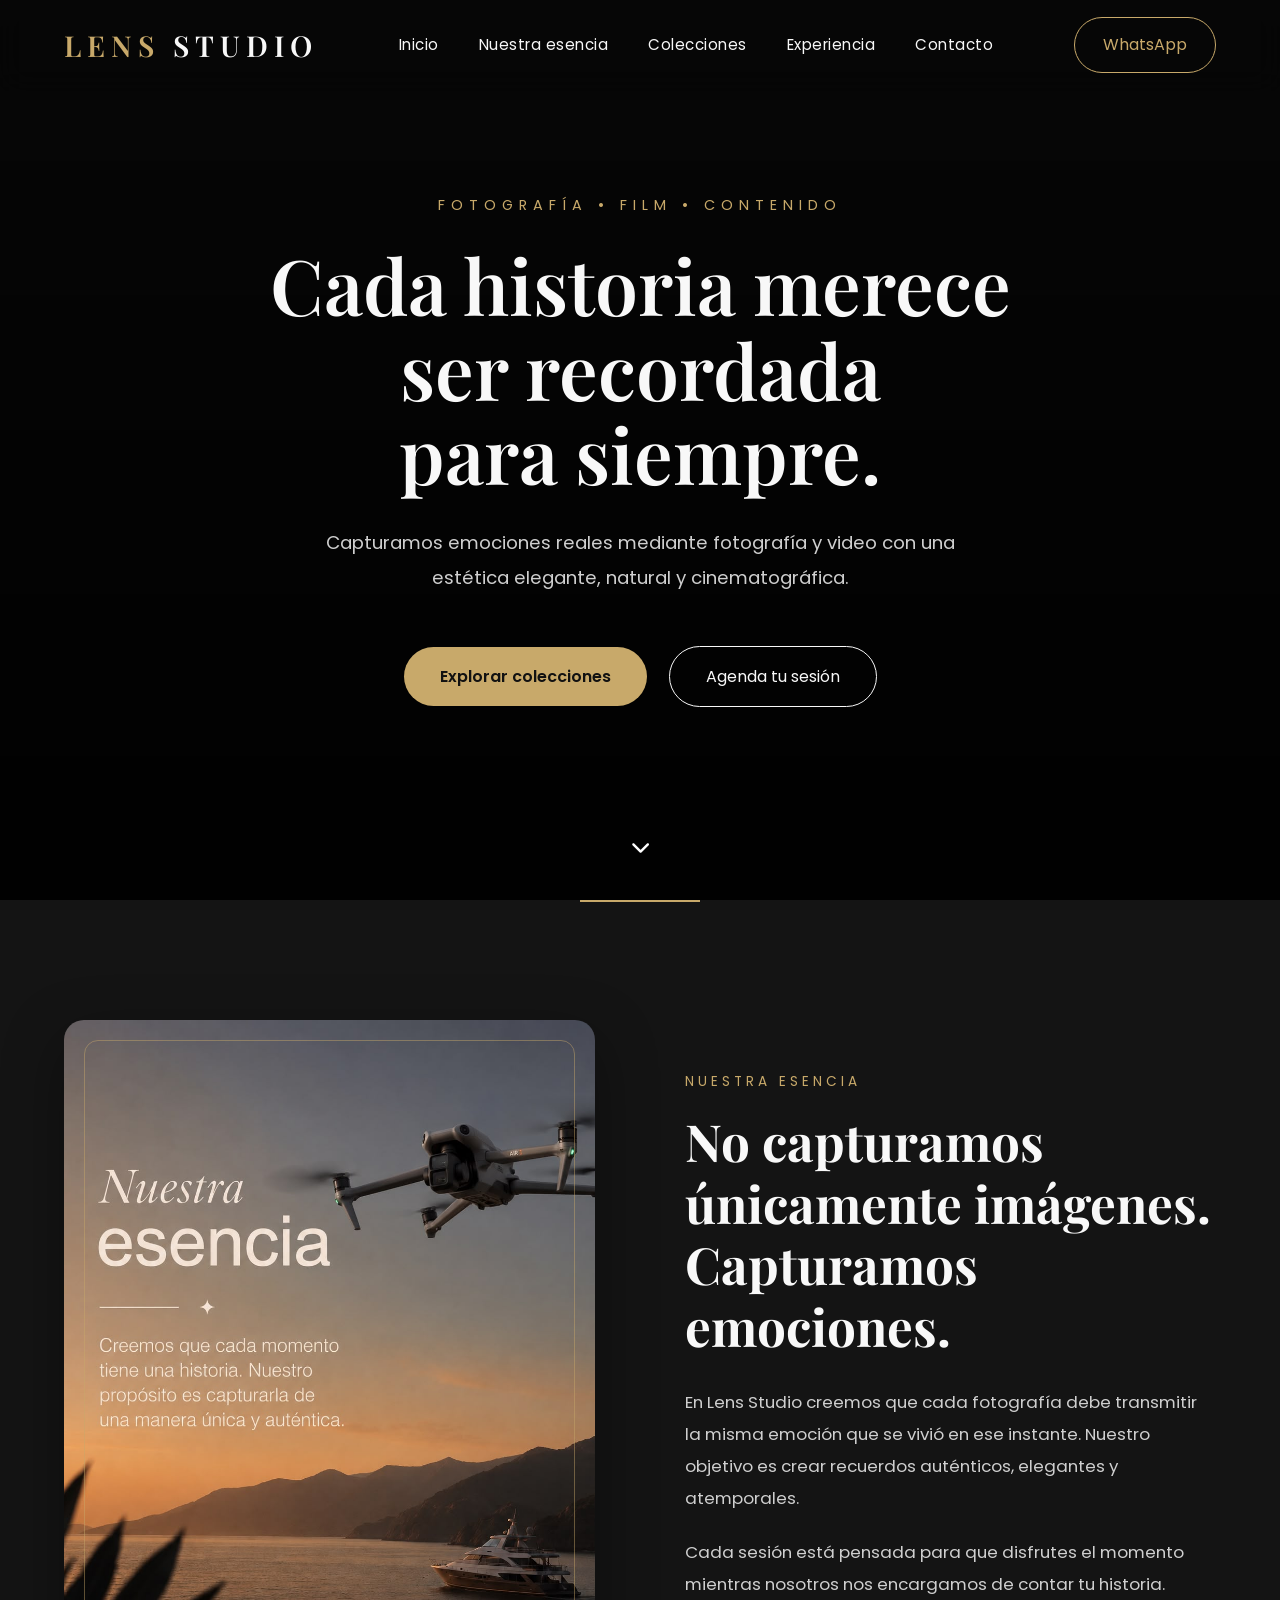
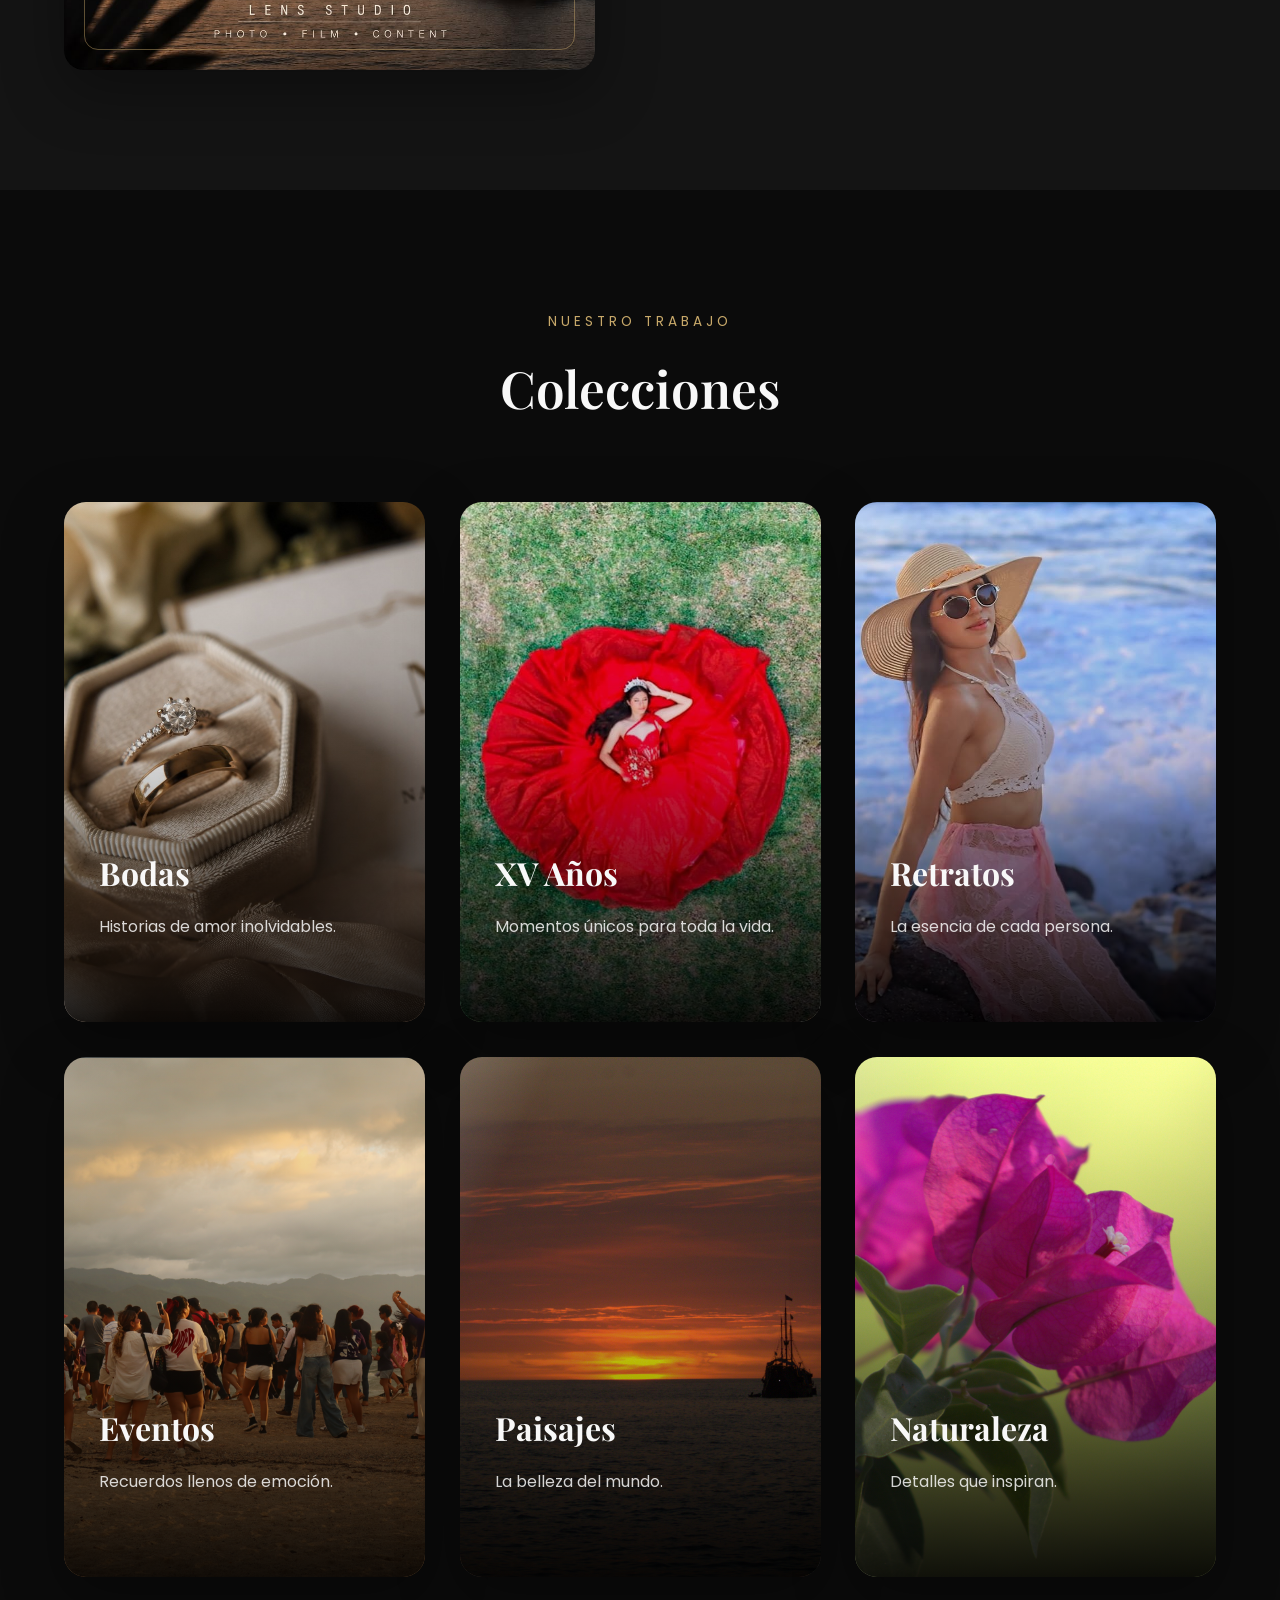
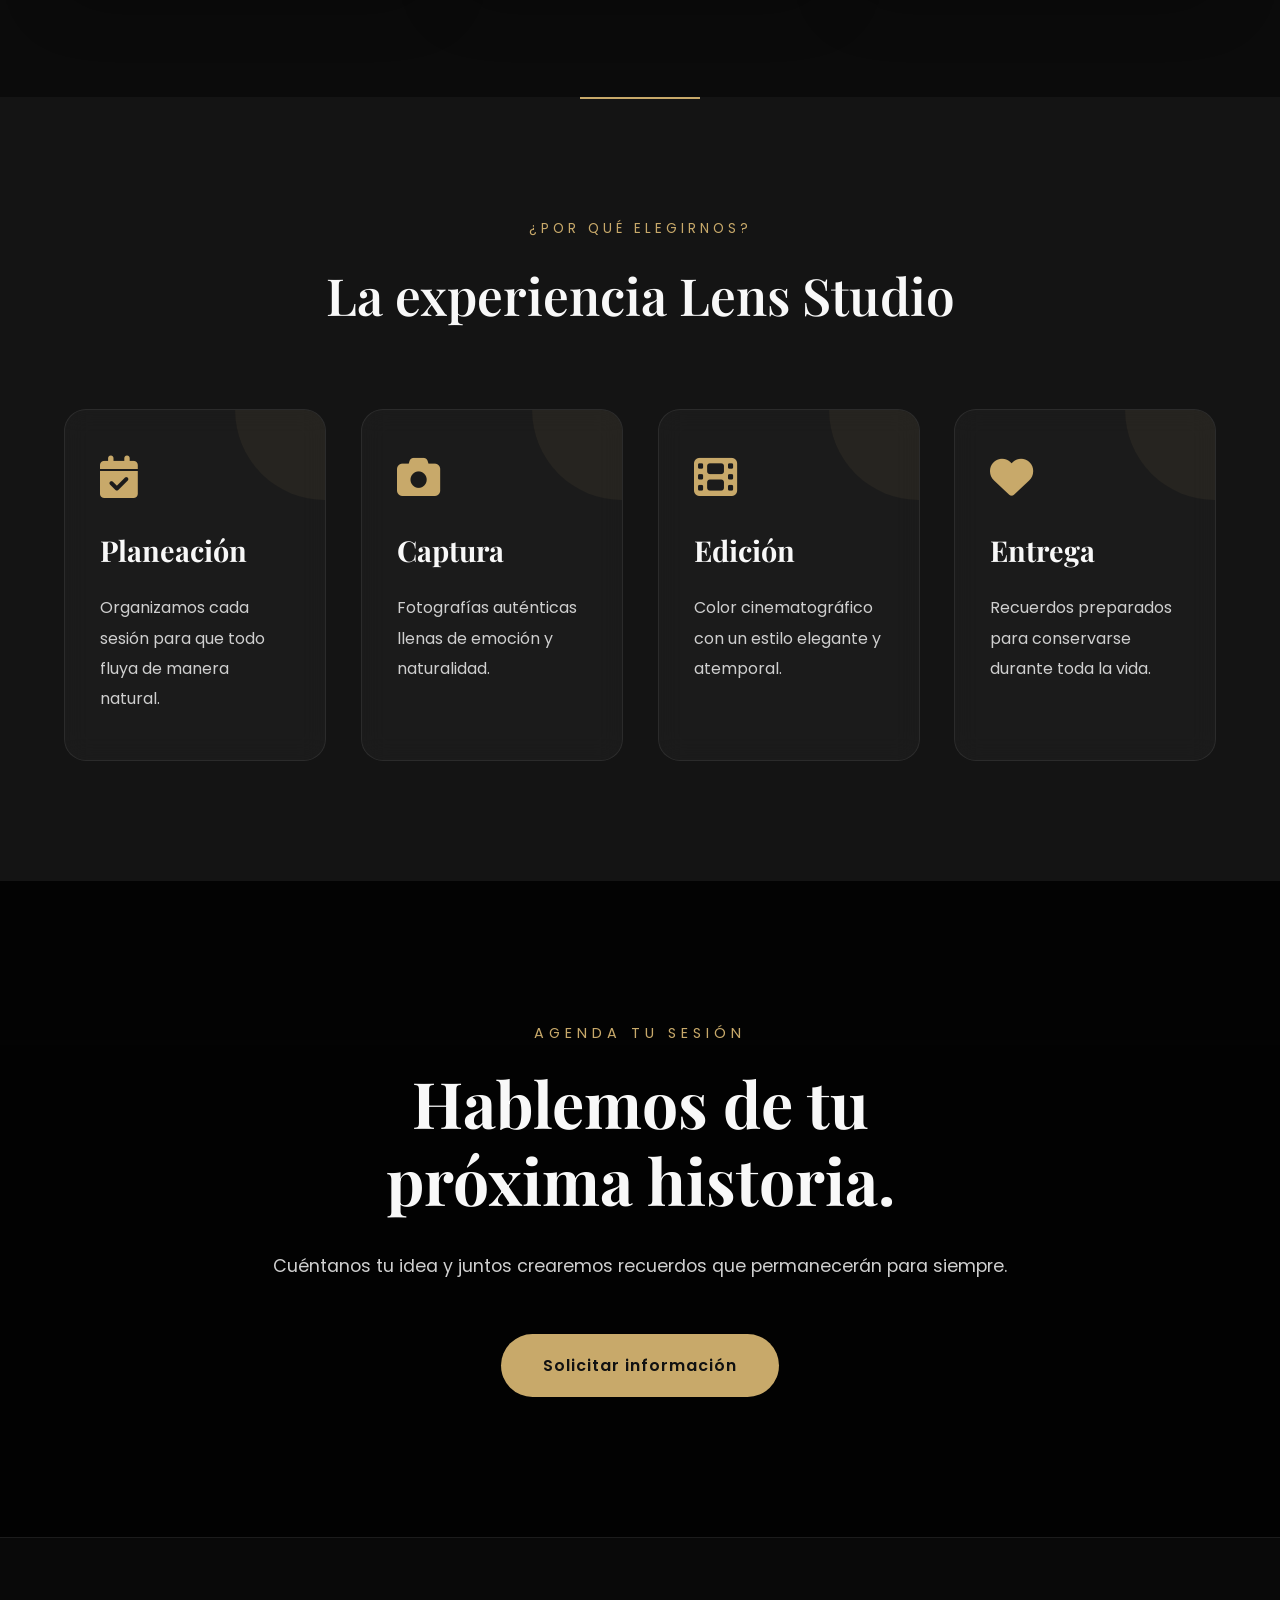
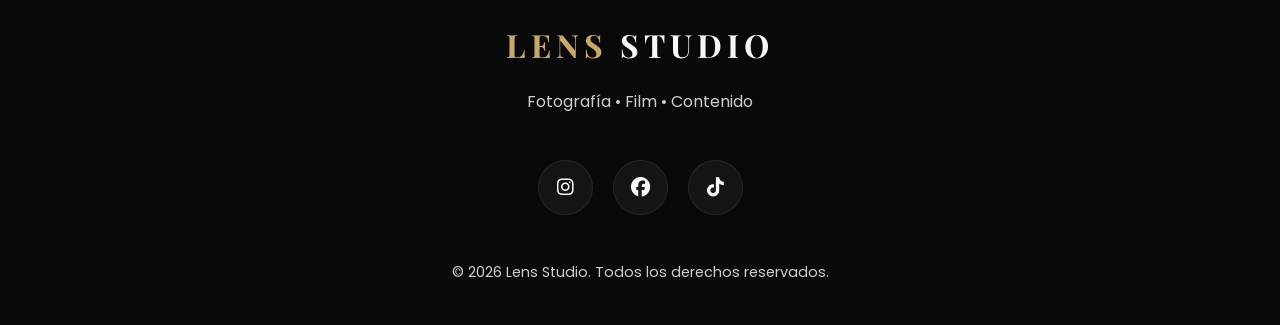
==== commit a420b92b: "Add files via upload" ====
--- a/index.html
+++ b/index.html
@@ -235,7 +235,7 @@
 
                 <a href="xv.html" class="card">
 
-                    <img src="imagenes/xv/portada.png" alt="XV">
+                    <img src="imagenes/xv/portada.jpeg" alt="XV">
 
                     <div class="shine"></div>
 
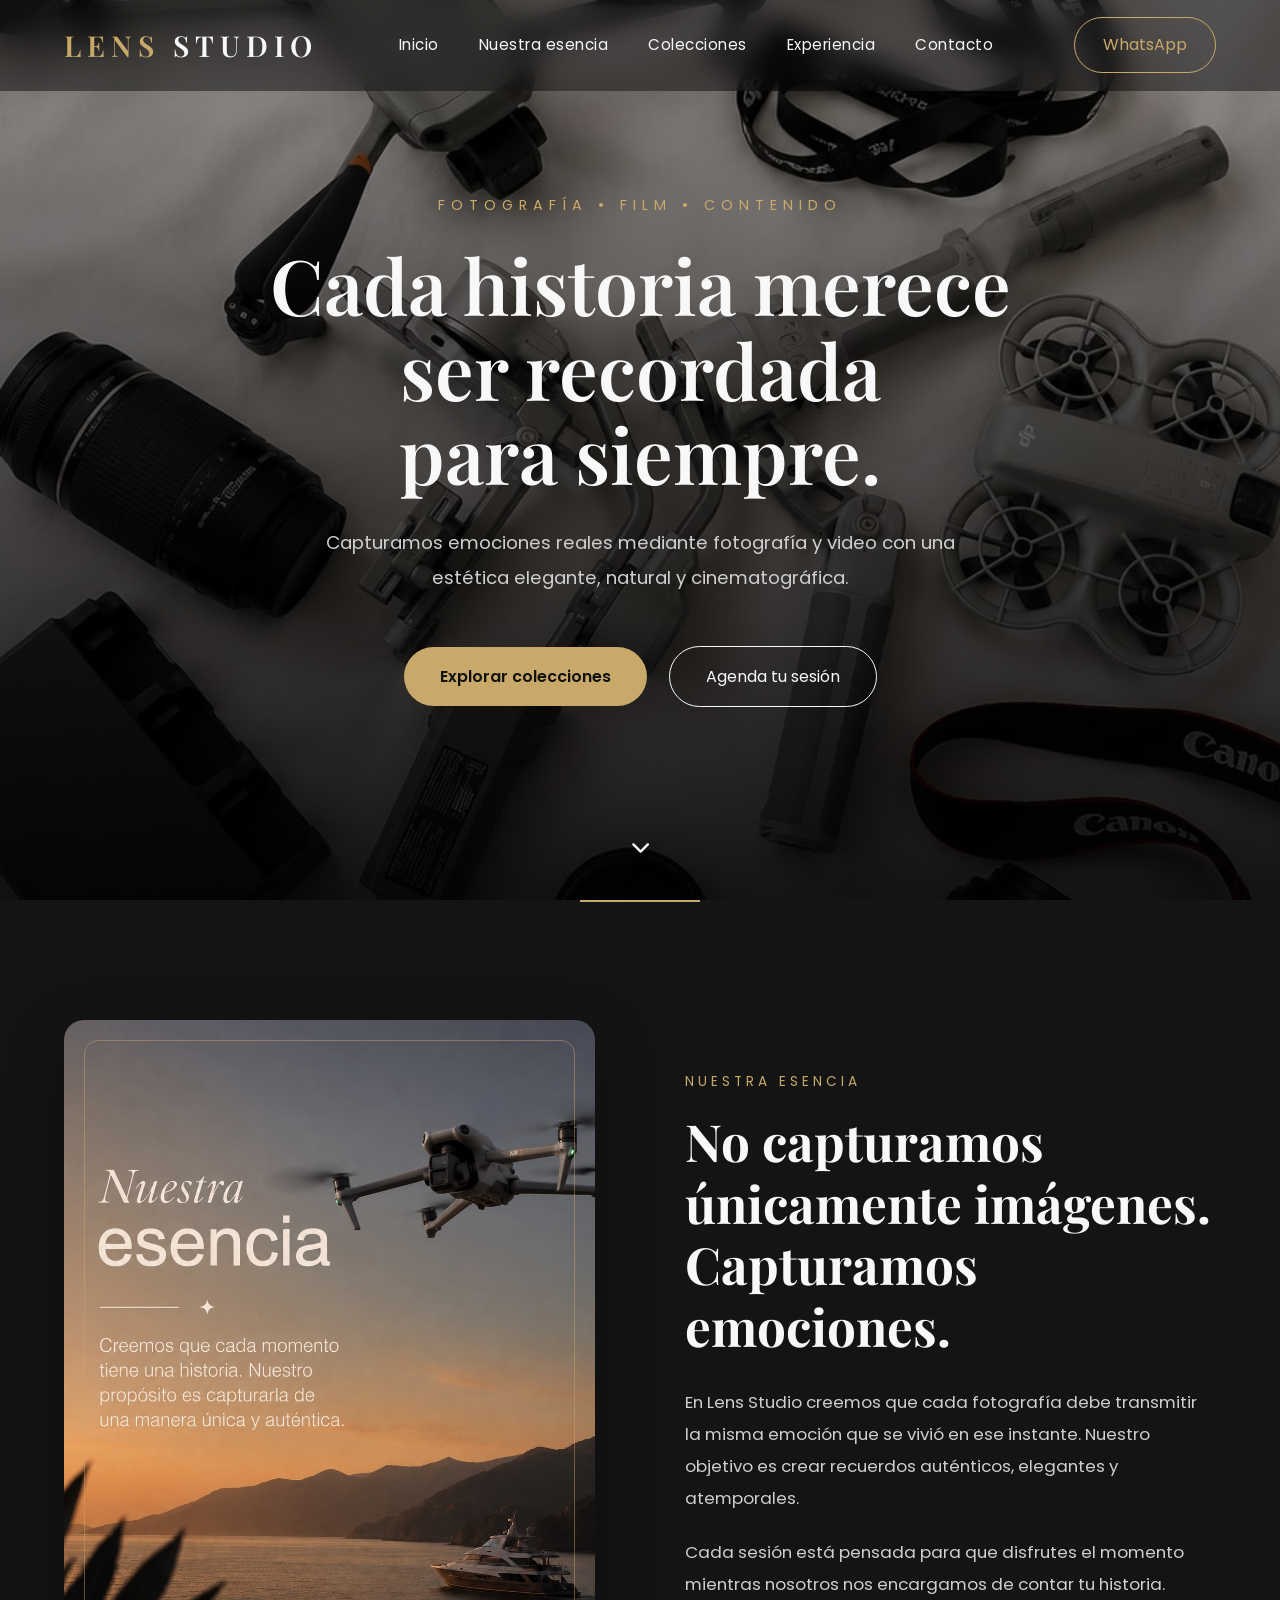
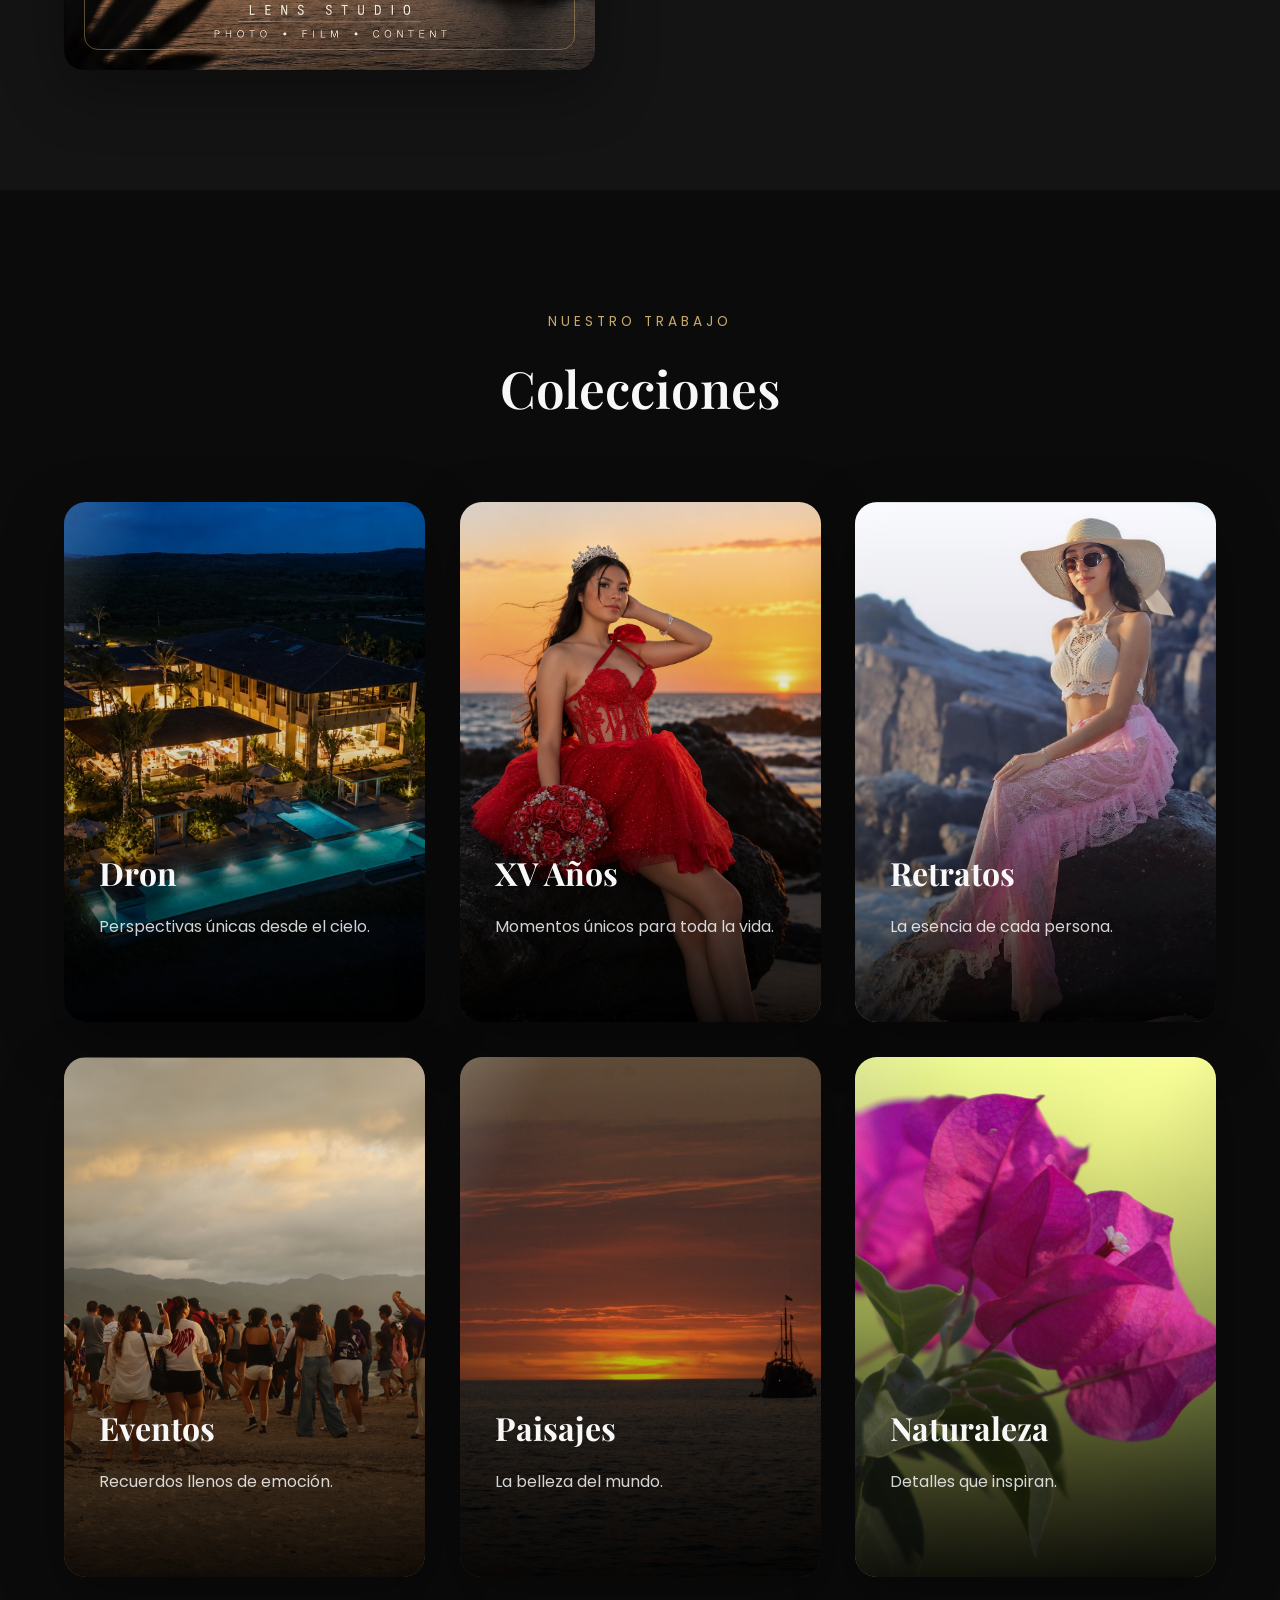
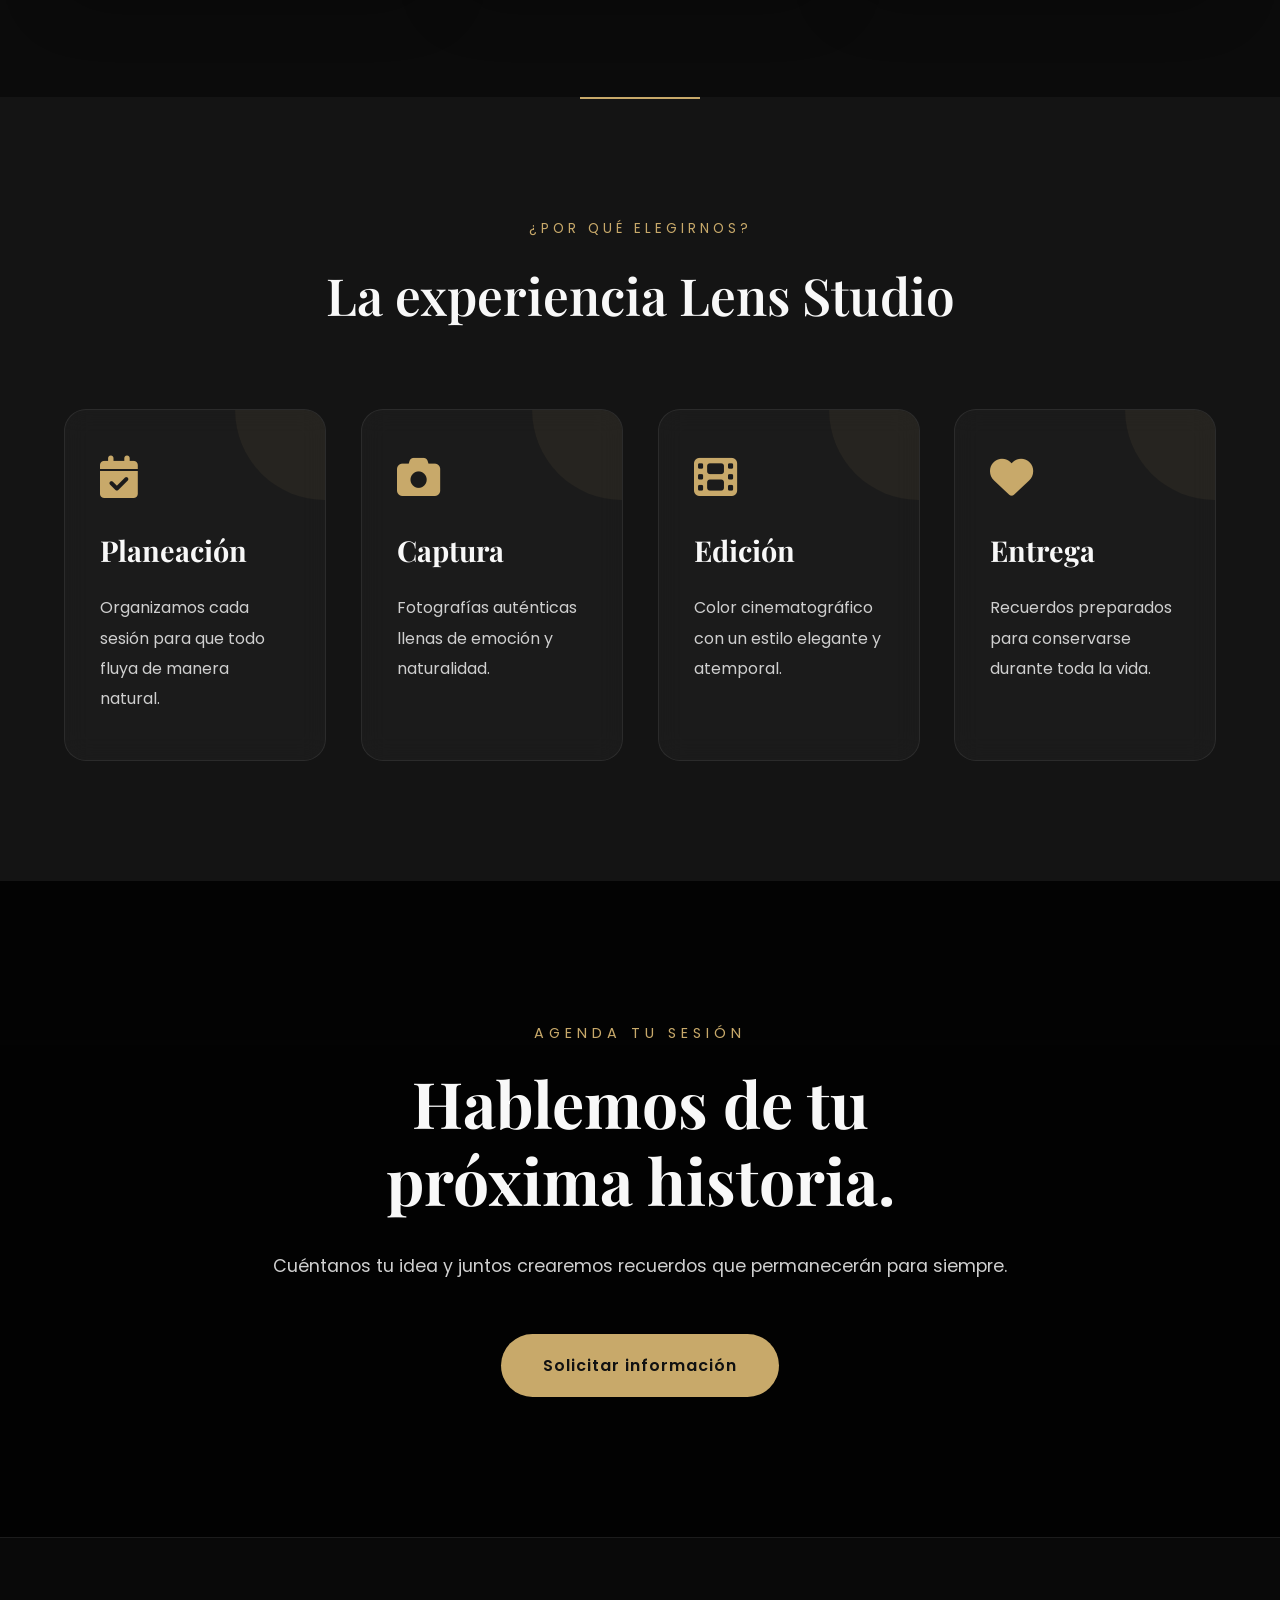
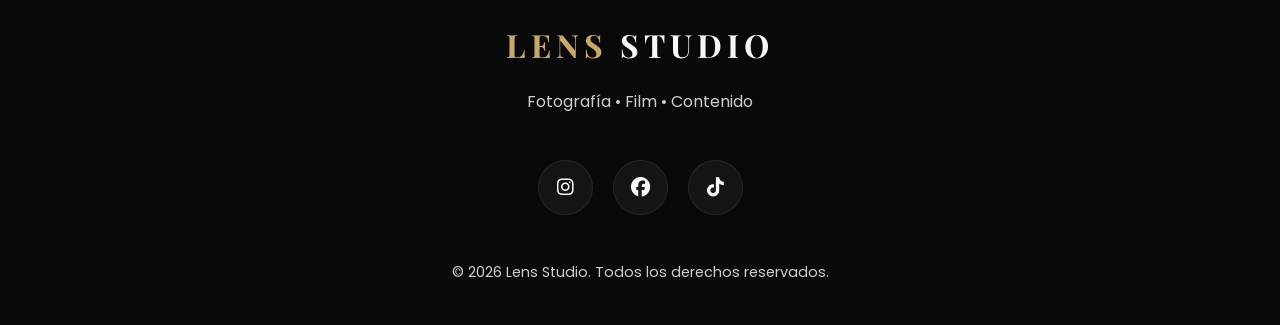
==== commit b8735e4f: "Add files via upload" ====
--- a/index.html
+++ b/index.html
@@ -97,7 +97,7 @@
 
         <!-- Imagen principal -->
 
-        <img src="imagenes/hero.jpg"
+        <img src="imagenes/portada2.jpeg"
             alt="Lens Studio"
             class="hero-image">
 
@@ -168,7 +168,7 @@
 
             <div class="about-image">
 
-                <img src="imagenes/portada.jpeg" alt="Nuestra esencia">
+                <img src="imagenes/portadadron.jpeg" alt="Nuestra esencia">
 
             </div>
 
@@ -215,75 +215,77 @@
 
             </div>
 
-            <div class="grid">
-
-                <a href="bodas.html" class="card">
-
-                    <img src="imagenes/bodas/portada.png" alt="Bodas">
+    <div class="grid">
+
+    <a href="dron.html" class="card">
+
+        <img src="imagenes/dron/portada.jpeg" alt="Dron">
+
+        <div class="shine"></div>
+
+        <div class="card-content">
+
+            <h3>Dron</h3>
+
+            <p>Perspectivas únicas desde el cielo.</p>
+
+        </div>
+
+    </a>
+
+                </a>
+
+                <a href="xv.html" class="card">
+
+                    <img src="imagenes/xv/11.jpeg" alt="XV">
 
                     <div class="shine"></div>
 
                     <div class="card-content">
 
-                        <h3>Bodas</h3>
-
-                        <p>Historias de amor inolvidables.</p>
+                        <h3>XV Años</h3>
+
+                        <p>Momentos únicos para toda la vida.</p>
 
                     </div>
 
                 </a>
 
-                <a href="xv.html" class="card">
-
-                    <img src="imagenes/xv/portada.jpeg" alt="XV">
+                <a href="retratos.html" class="card">
+
+                    <img src="imagenes/retratos/2.jpg" alt="Retratos">
 
                     <div class="shine"></div>
 
                     <div class="card-content">
 
-                        <h3>XV Años</h3>
-
-                        <p>Momentos únicos para toda la vida.</p>
+                        <h3>Retratos</h3>
+
+                        <p>La esencia de cada persona.</p>
 
                     </div>
 
                 </a>
 
-                <a href="retratos.html" class="card">
-
-                    <img src="imagenes/retratos/portada.jpg" alt="Retratos">
+                <a href="eventos.html" class="card">
+
+                    <img src="imagenes/eventos/portada.png" alt="Eventos">
 
                     <div class="shine"></div>
 
                     <div class="card-content">
 
-                        <h3>Retratos</h3>
-
-                        <p>La esencia de cada persona.</p>
+                        <h3>Eventos</h3>
+
+                        <p>Recuerdos llenos de emoción.</p>
 
                     </div>
 
                 </a>
 
-                <a href="eventos.html" class="card">
-
-                    <img src="imagenes/eventos/portada.png" alt="Eventos">
-
-                    <div class="shine"></div>
-
-                    <div class="card-content">
-
-                        <h3>Eventos</h3>
-
-                        <p>Recuerdos llenos de emoción.</p>
-
-                    </div>
-
-                </a>
-
                 <a href="paisajes.html" class="card">
 
-                    <img src="imagenes/paisajes/portada.png" alt="Paisajes">
+                    <img src="imagenes/paisajes/portada.jpeg" alt="Paisajes">
 
                     <div class="shine"></div>
 
@@ -442,11 +444,11 @@
 
             <div class="footer-social">
 
-                <a href="#"><i class="fab fa-instagram"></i></a>
+                <a href="https://www.instagram.com/lens_studiopv?utm_source=ig_web_button_share_sheet&igsh=ZDNlZDc0MzIxNw=="><i class="fab fa-instagram"></i></a>
 
                 <a href="#"><i class="fab fa-facebook"></i></a>
 
-                <a href="#"><i class="fab fa-tiktok"></i></a>
+                <a href="https://www.tiktok.com/@lens_studiopv?_r=1&_t=ZS-98EreJIB5XQ"><i class="fab fa-tiktok"></i></a>
 
             </div>
 
